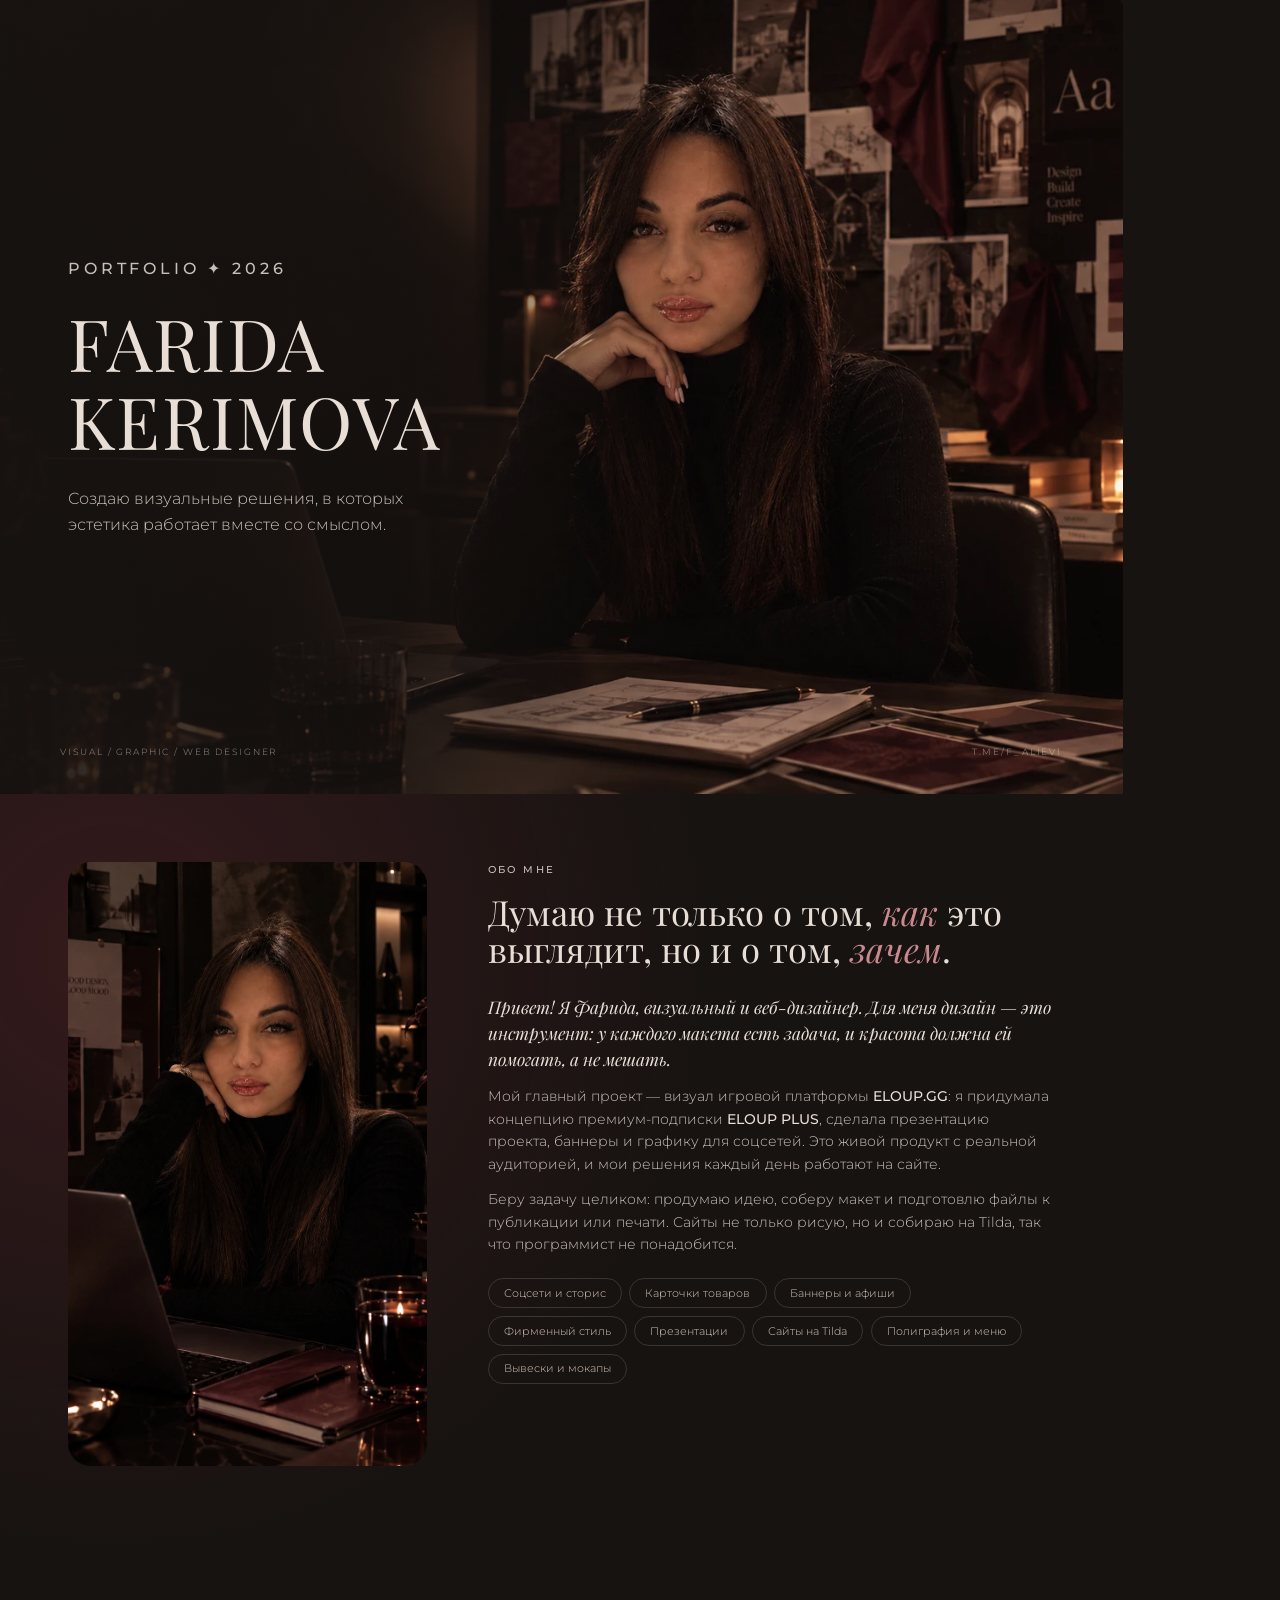
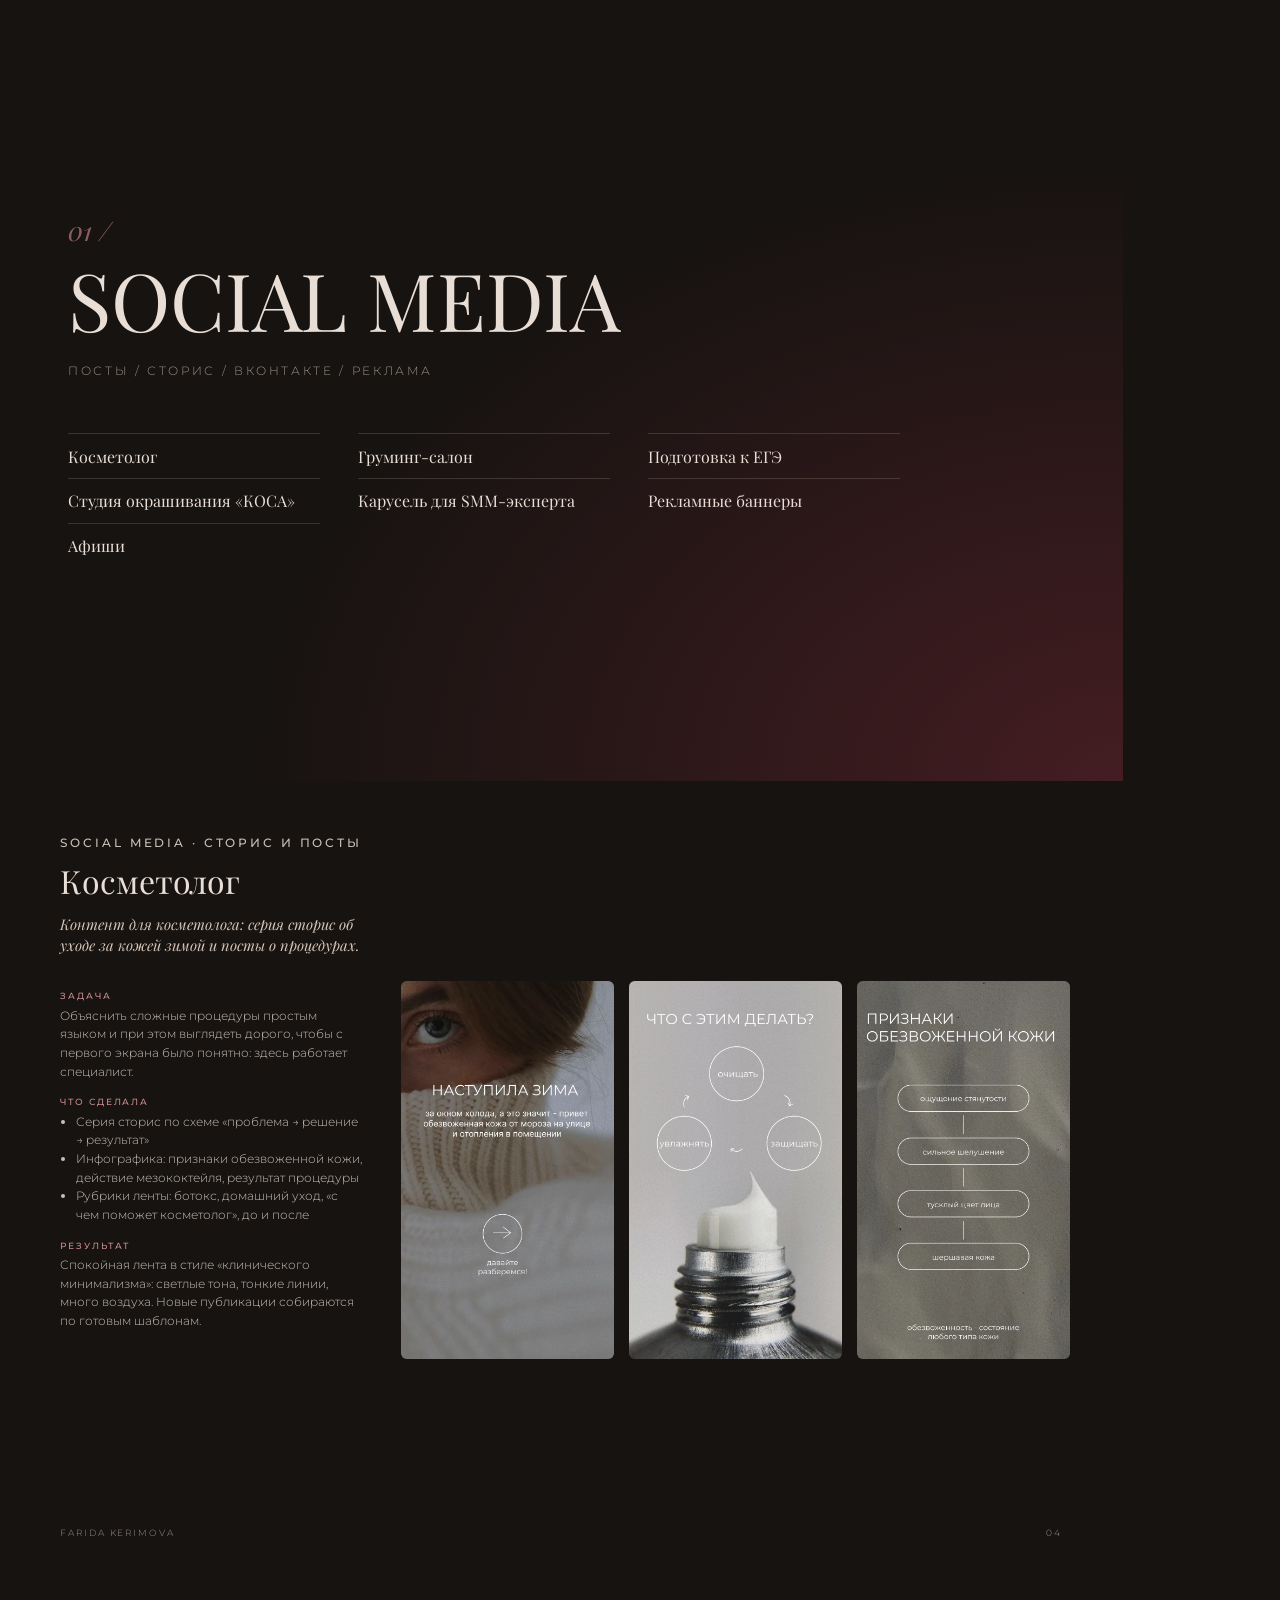
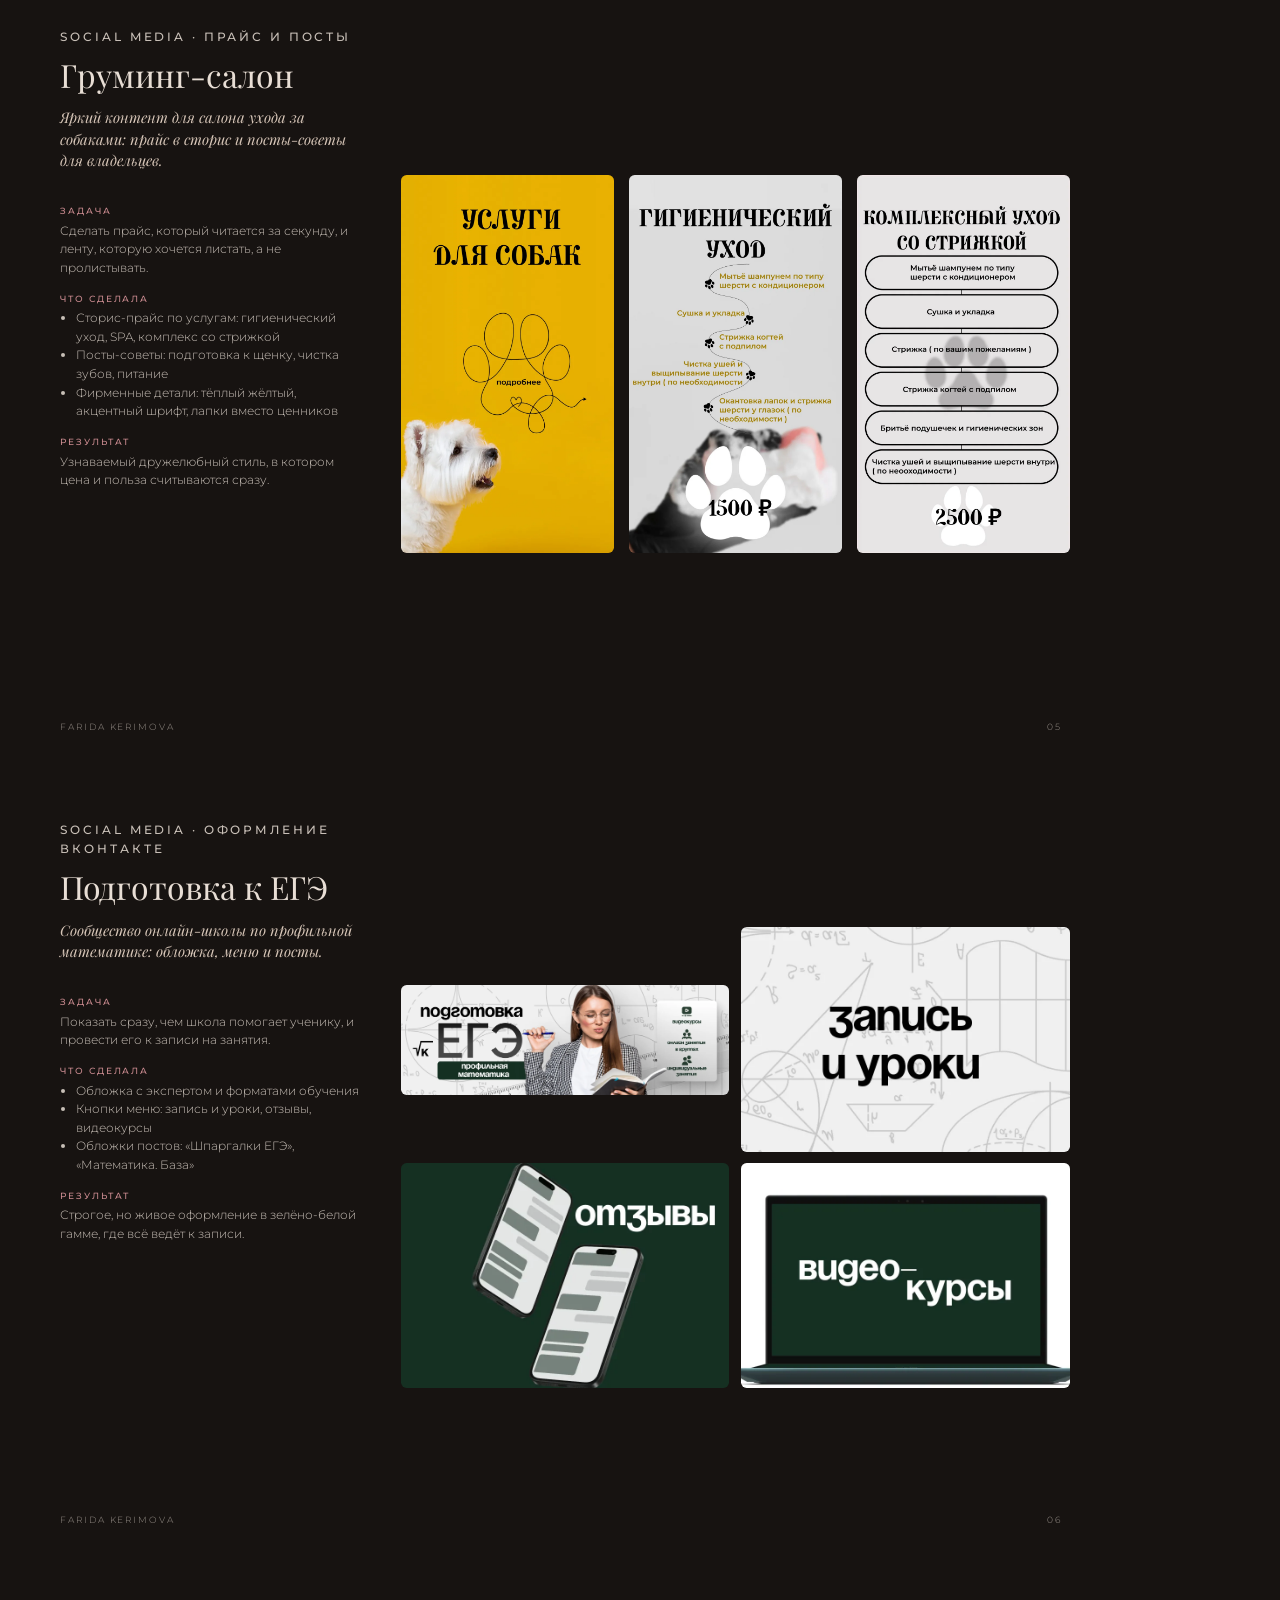
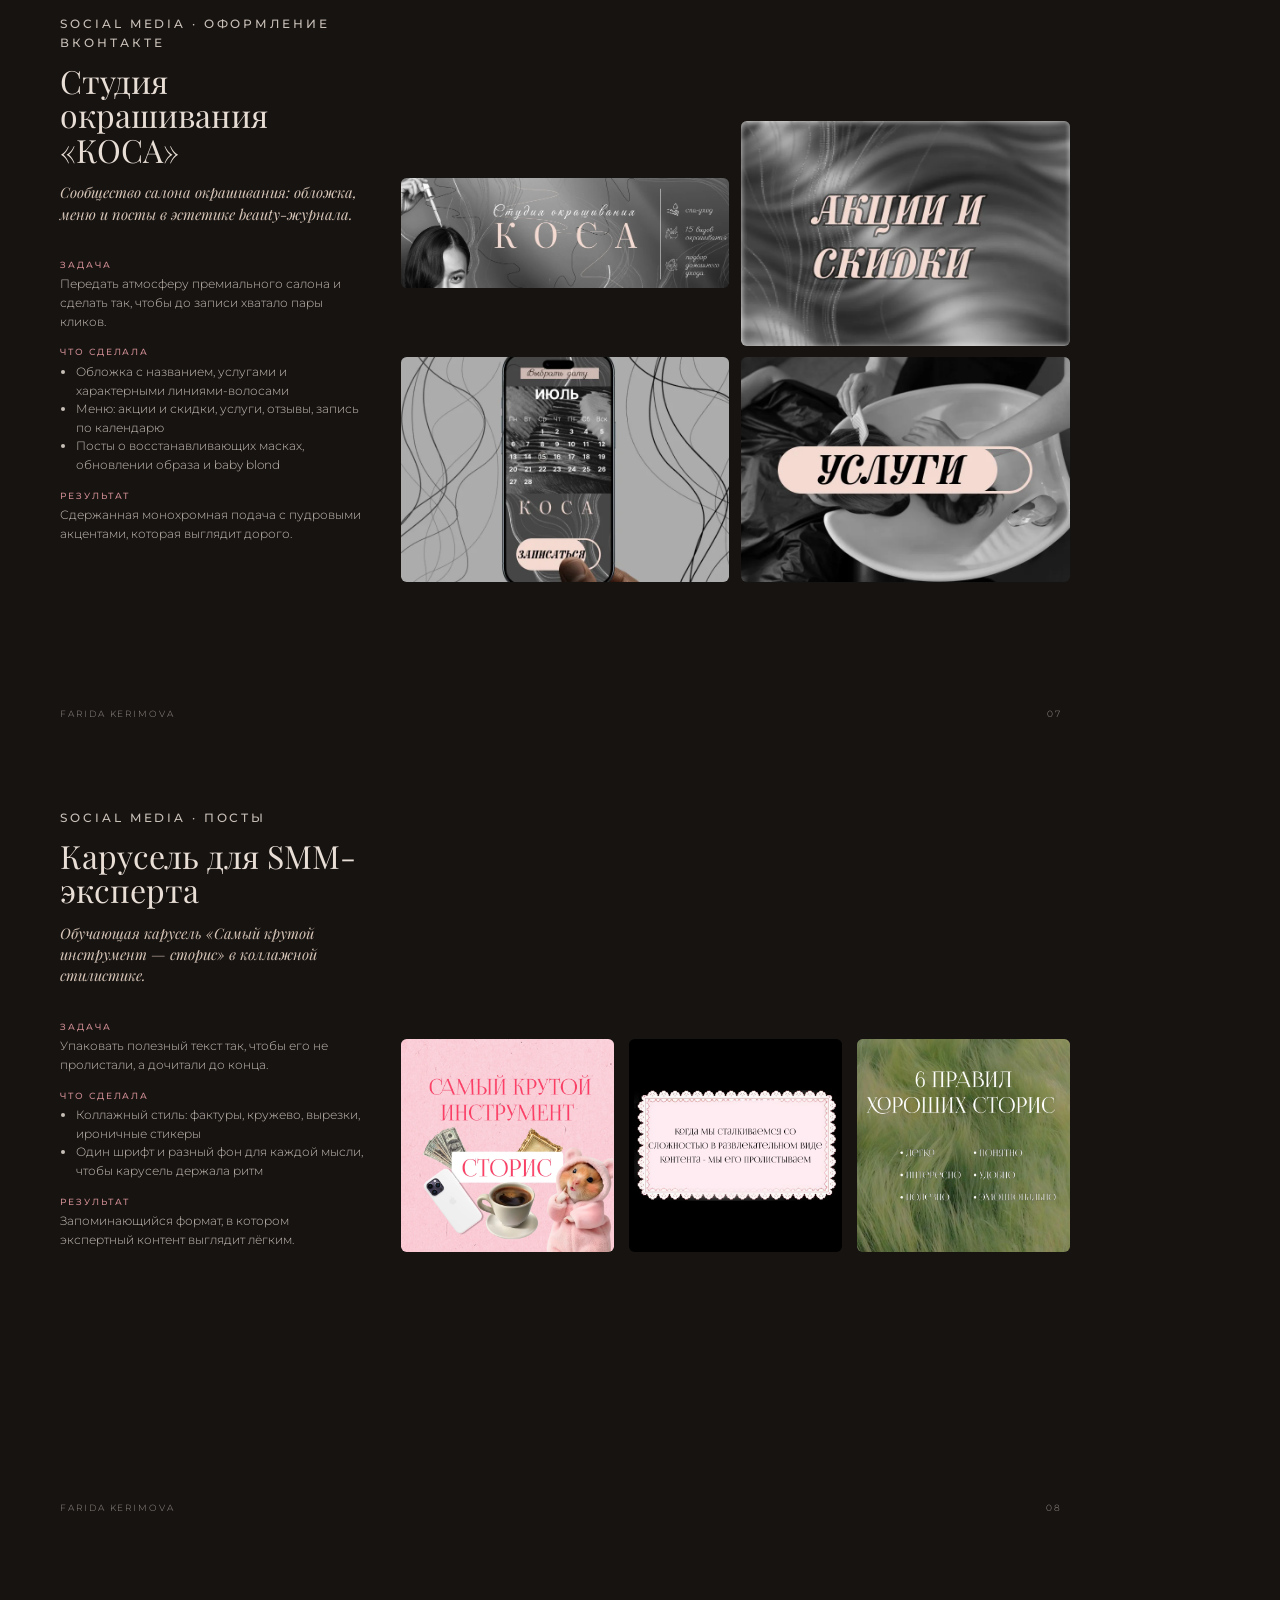
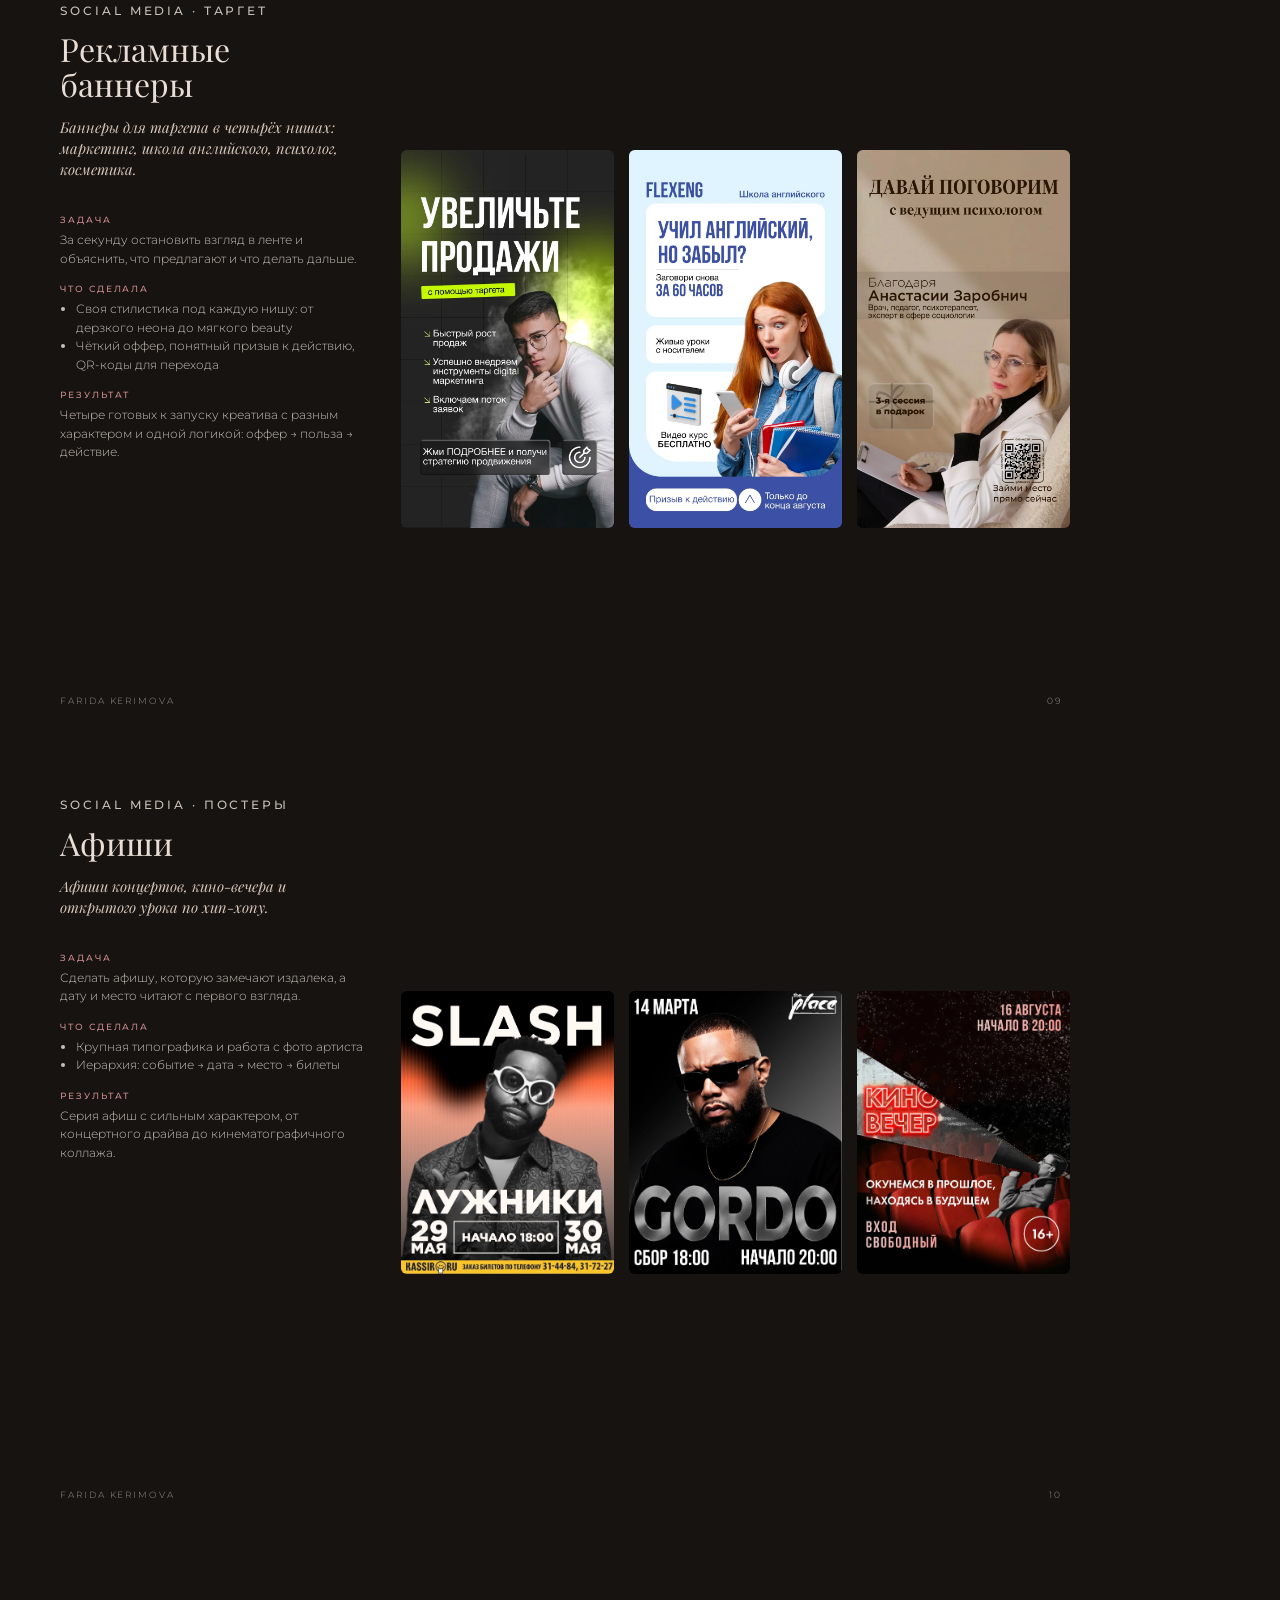
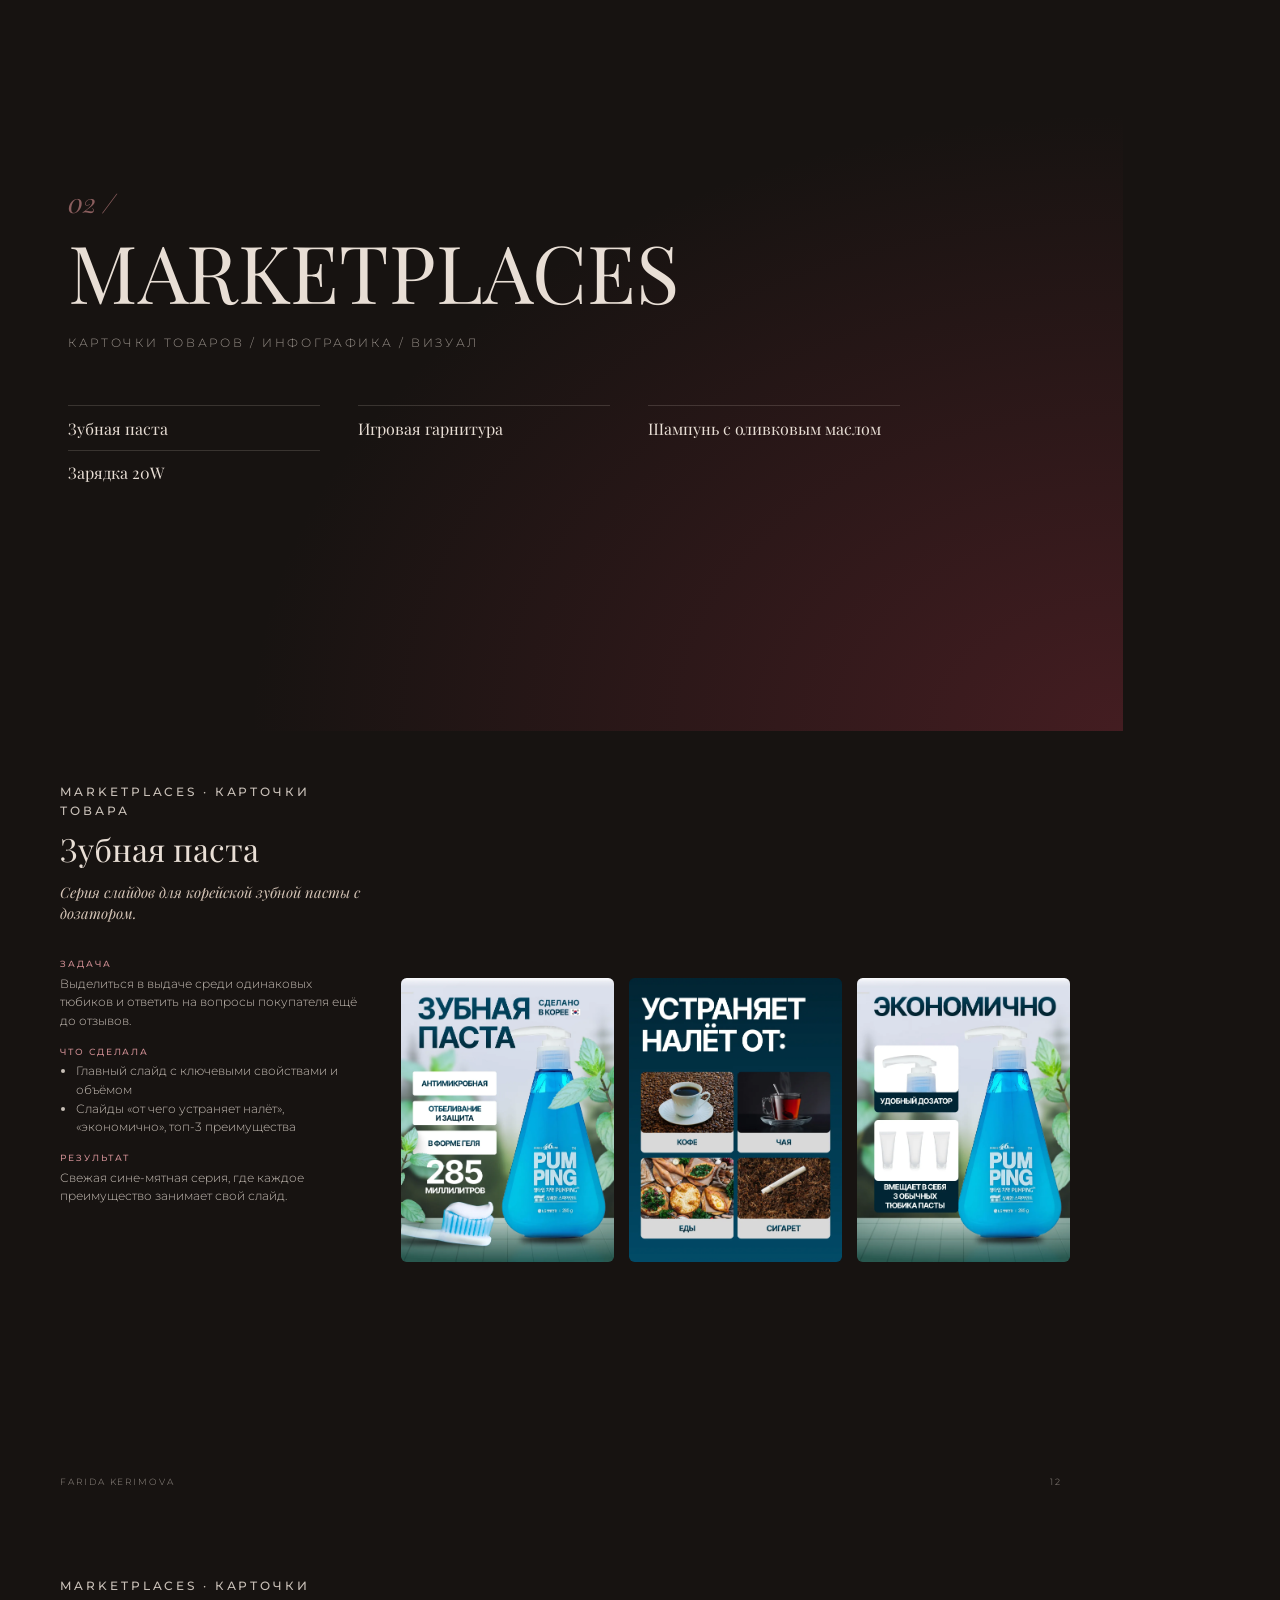
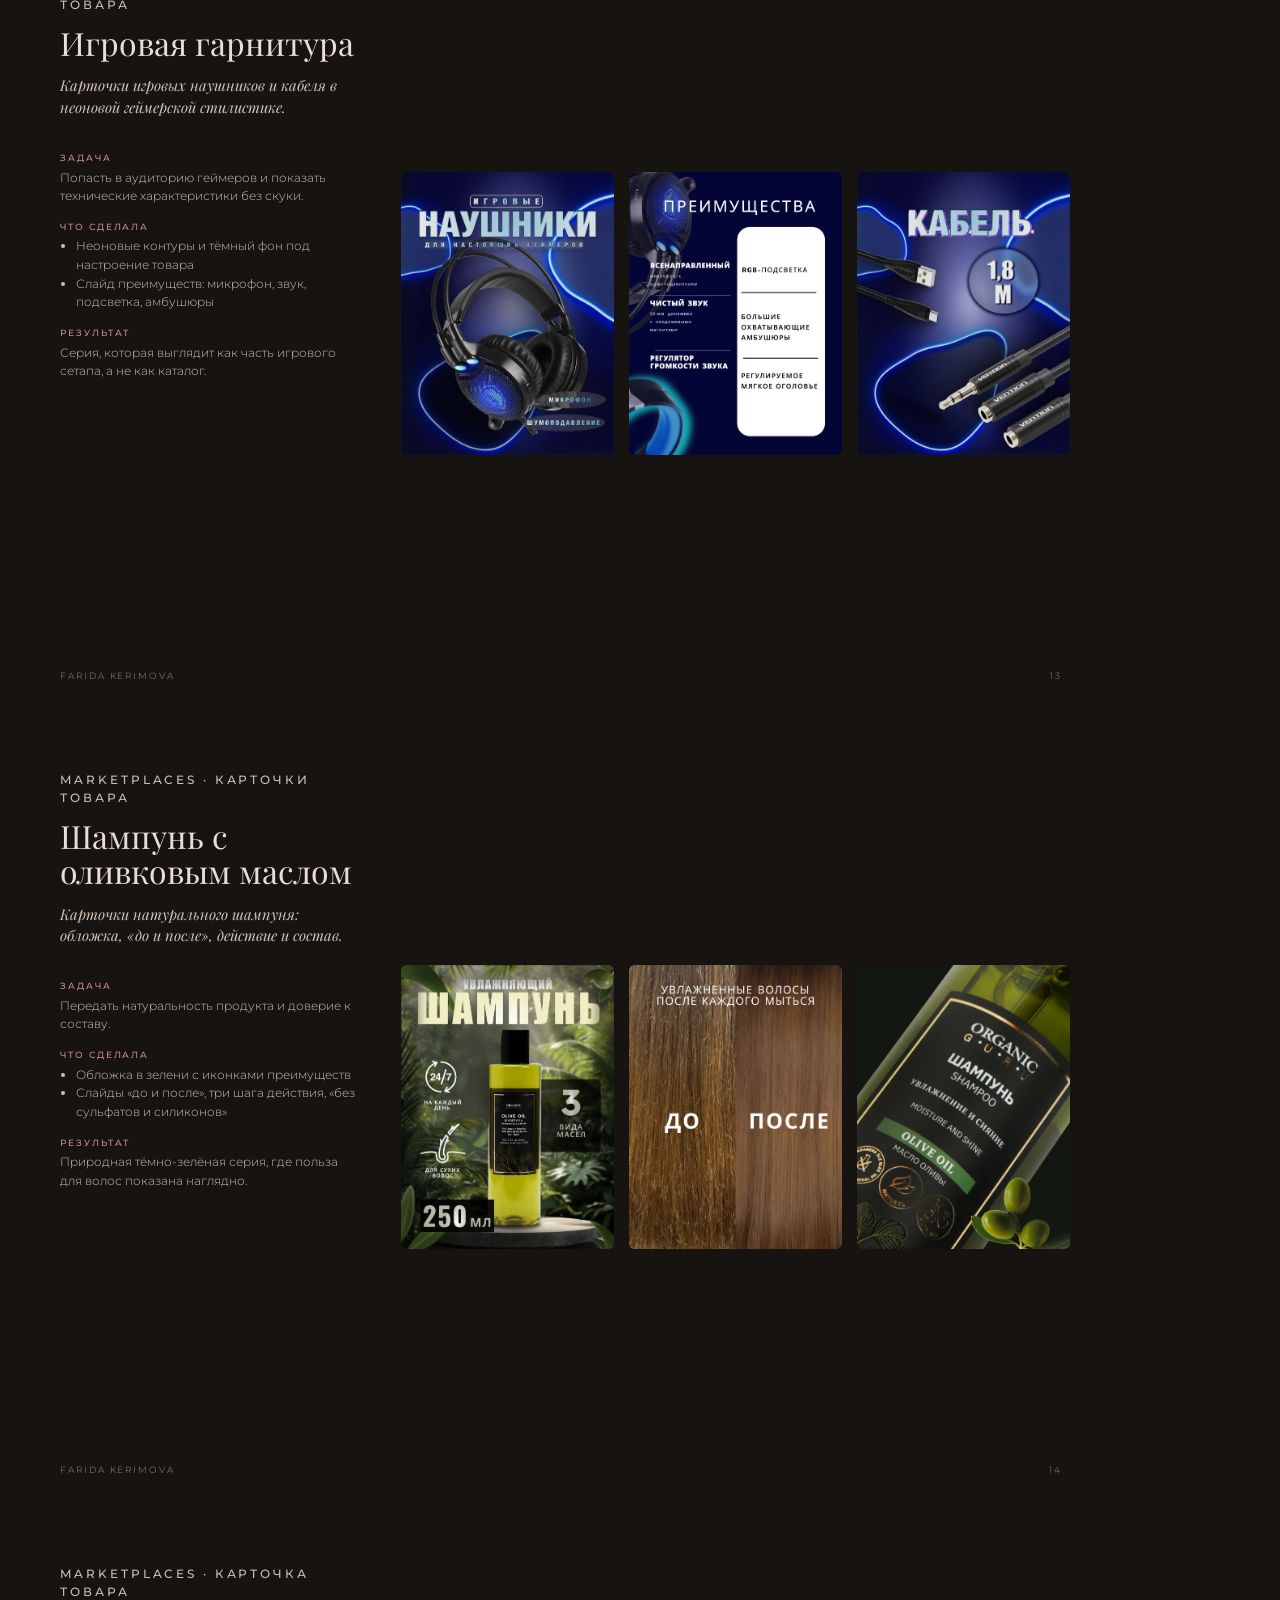
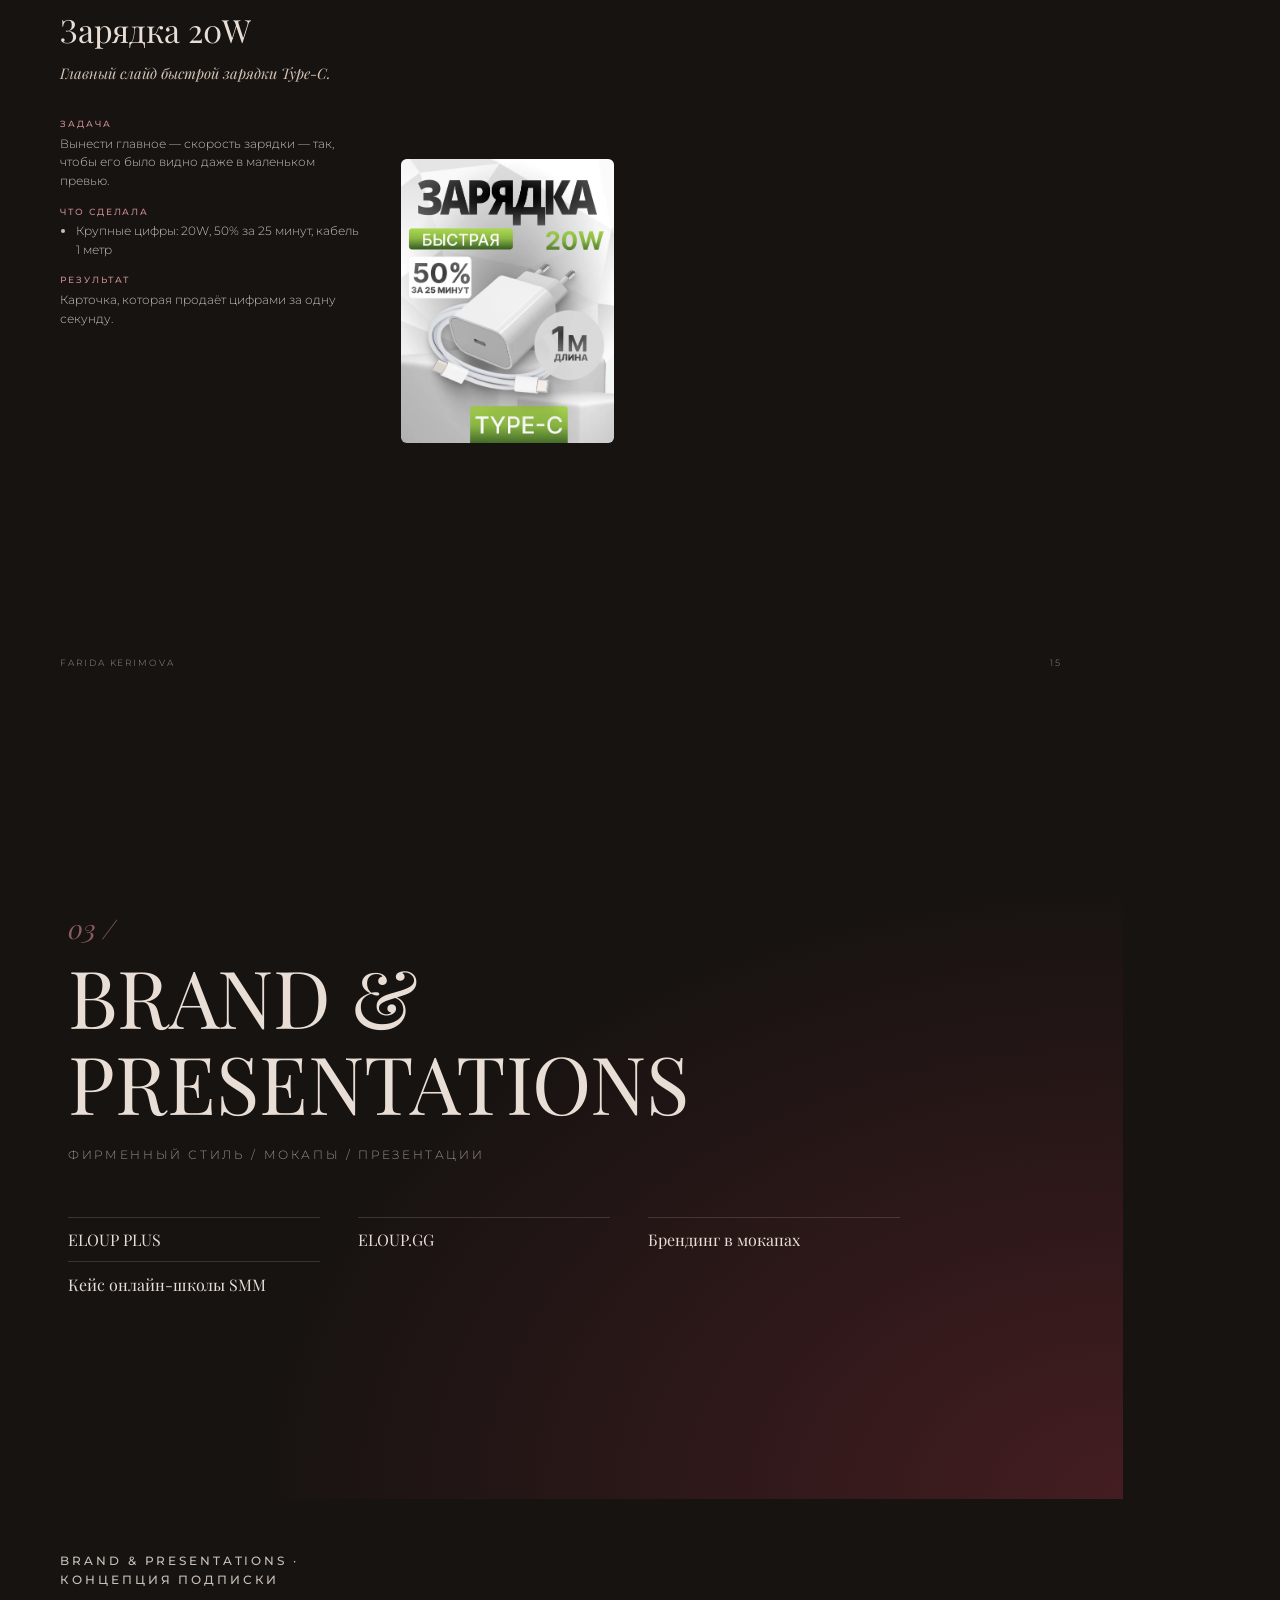
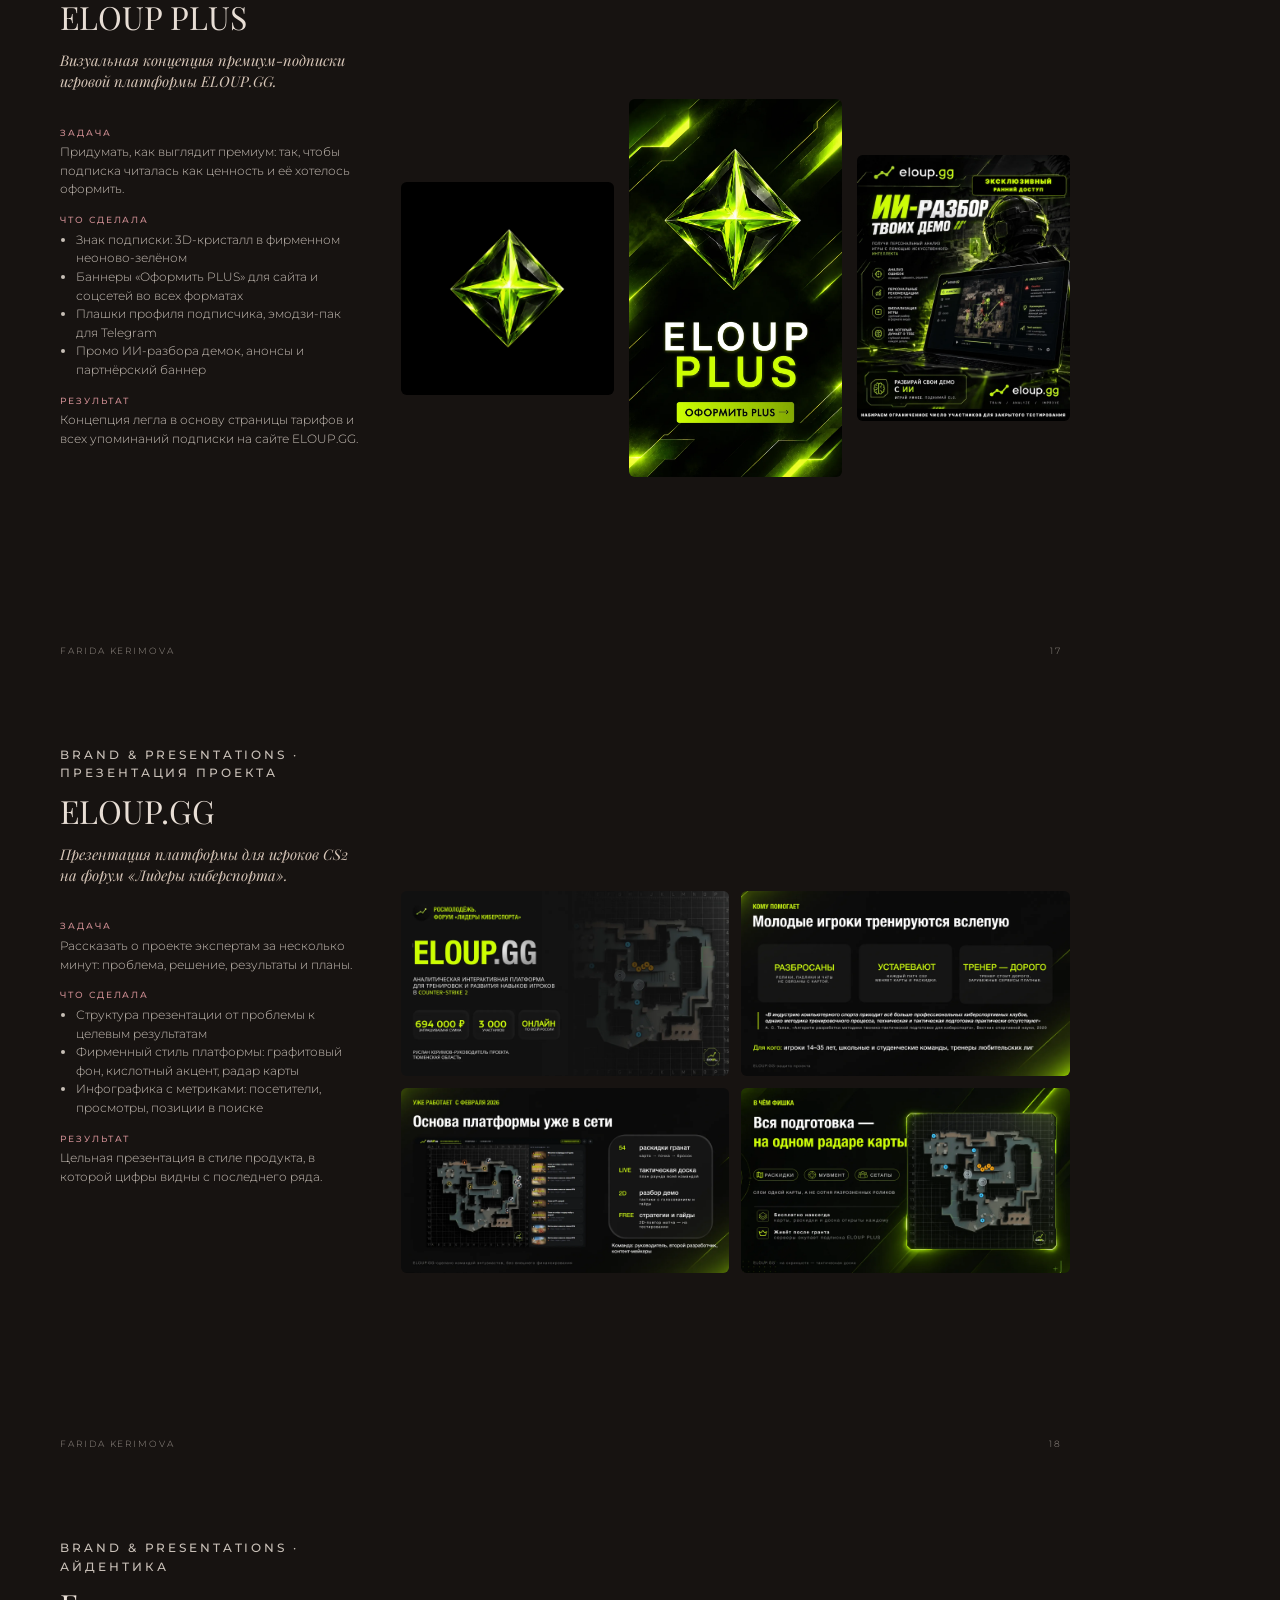
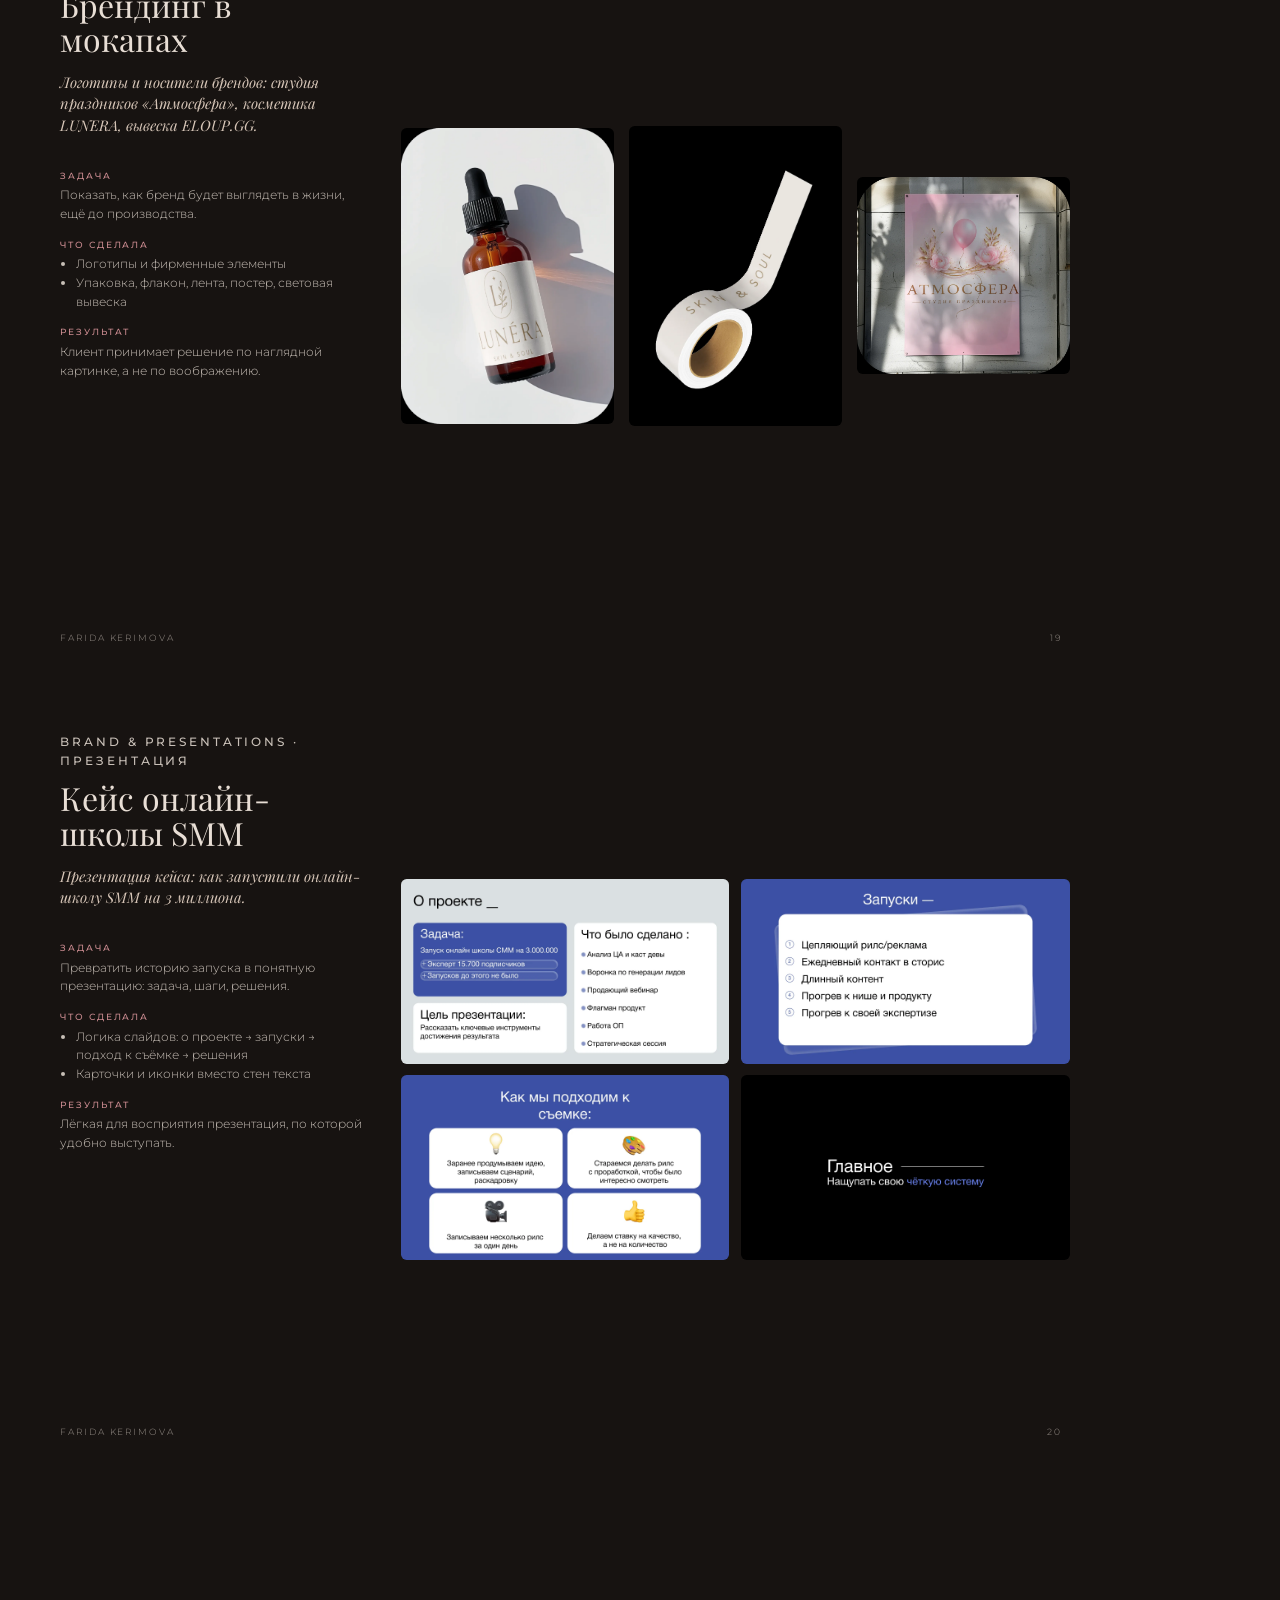
==== pdf.html @ ffc52b28 "Портфолио Фариды Керимовой: сайт и PDF" ====
﻿<!doctype html>
<html lang="ru">
<head>
  <meta charset="utf-8">
  <title>Фарида Керимова — портфолио</title>
  <!-- Исходник portfolio.pdf: те же кейсы из cases.js, вёрстка под альбомный A4. -->
  <link href="https://fonts.googleapis.com/css2?family=Playfair+Display:ital,wght@0,400;0,500;1,400&family=Montserrat:wght@300;400;500&family=Great+Vibes&display=swap&subset=cyrillic" rel="stylesheet">
  <style>
    @page { size: 297mm 210mm; margin: 0; }
    :root { --bg: #171311; --bg-2: #1e1714; --wine: #7a2935; --rose: #8b5e5e; --pink: #c98a8f; --cream: #e8ded5; --sand: #d7c6b8; --muted: rgba(232, 222, 213, .62); --line: rgba(232, 222, 213, .16); }
    * { box-sizing: border-box; margin: 0; padding: 0; }
    body { background: var(--bg); color: var(--cream); font: 300 10.5pt/1.6 'Montserrat', sans-serif; -webkit-print-color-adjust: exact; print-color-adjust: exact; }
    h1, h2 { font-family: 'Playfair Display', serif; font-weight: 400; line-height: 1.08; }
    em { font-style: italic; color: var(--pink); }
    .page { position: relative; width: 297mm; height: 210mm; overflow: hidden; page-break-after: always; break-after: page; background: var(--bg); }
    .label { font-size: 7.5pt; letter-spacing: .24em; text-transform: uppercase; color: var(--rose); font-weight: 500; }
    .foot { position: absolute; left: 16mm; right: 16mm; bottom: 9mm; display: flex; justify-content: space-between; font-size: 7pt; letter-spacing: .2em; text-transform: uppercase; color: var(--muted); }

    /* Обложка */
    .cover img { position: absolute; inset: 0; width: 100%; height: 100%; object-fit: cover; object-position: 70% 30%; }
    .cover::after { content: ''; position: absolute; inset: 0; background: linear-gradient(90deg, rgba(23, 19, 17, .94) 0%, rgba(23, 19, 17, .7) 35%, rgba(23, 19, 17, .05) 62%, transparent); }
    .cover__text { position: absolute; z-index: 1; left: 18mm; top: 50%; transform: translateY(-50%); }
    .cover h1 { font-size: 54pt; text-transform: uppercase; letter-spacing: .02em; margin: 6mm 0 7mm; }
    .cover p { font-size: 12pt; max-width: 95mm; color: rgba(232, 222, 213, .85); }
    .cover .foot { z-index: 1; }

    /* Обо мне */
    .about { display: grid; grid-template-columns: 95mm 1fr; gap: 16mm; padding: 18mm 18mm 20mm; background: radial-gradient(circle at 10% 20%, rgba(122, 41, 53, .3), transparent 50%), var(--bg); }
    .about img { width: 100%; height: 160mm; object-fit: cover; border-radius: 6mm; }
    .about h2 { font-size: 26pt; margin: 4mm 0 7mm; }
    .about p { margin-bottom: 3.5mm; color: rgba(232, 222, 213, .85); }
    .about .first { font: italic 400 13pt/1.5 'Playfair Display', serif; color: var(--cream); }
    .about strong { font-weight: 500; color: var(--cream); }
    .chips { display: flex; flex-wrap: wrap; gap: 2mm; margin-top: 6mm; }
    .chips span { font-size: 8pt; padding: 1.5mm 4mm; border: 1px solid var(--line); border-radius: 10mm; color: var(--sand); }

    /* Раздел */
    .divider { display: flex; flex-direction: column; justify-content: center; padding: 0 18mm; background: radial-gradient(ellipse at 100% 100%, rgba(122, 41, 53, .45), transparent 55%), var(--bg); }
    .divider .num { font: italic 400 20pt 'Playfair Display', serif; color: var(--rose); }
    .divider h2 { font-size: 60pt; text-transform: uppercase; margin: 2mm 0 5mm; }
    .divider .tags { font-size: 9pt; letter-spacing: .22em; text-transform: uppercase; color: var(--muted); }
    .divider ol { list-style: none; margin-top: 14mm; display: grid; grid-template-columns: repeat(3, 1fr); gap: 3mm 10mm; max-width: 220mm; }
    .divider li { font: 400 12pt 'Playfair Display', serif; padding-top: 3mm; border-top: 1px solid var(--line); }

    /* Кейс */
    .case { display: grid; grid-template-columns: 80mm 1fr; gap: 10mm; padding: 14mm 14mm 18mm 16mm; }
    .case__text { display: flex; flex-direction: column; }
    .case h2 { font-size: 24pt; margin: 3mm 0 4mm; }
    .case .lead { font: italic 400 11pt/1.45 'Playfair Display', serif; color: var(--sand); margin-bottom: 5mm; }
    .case h4 { font: 500 7pt 'Montserrat', sans-serif; letter-spacing: .2em; text-transform: uppercase; color: var(--pink); margin: 4mm 0 1.5mm; }
    .case p, .case li { font-size: 9pt; line-height: 1.55; color: rgba(232, 222, 213, .85); }
    .case ul { padding-left: 4mm; }
    .shots { display: flex; gap: 3mm; height: 178mm; align-items: center; justify-content: center; }
    .shots img { min-width: 0; max-height: 100%; max-width: 100%; object-fit: contain; border-radius: 1.5mm; }
    .shots.v { display: grid; grid-template-columns: repeat(3, 1fr); gap: 4mm; align-items: center; }
    .shots.v img { width: 100%; max-height: 178mm; }
    .shots.w { display: grid; grid-template-columns: 1fr 1fr; align-content: center; }
    .shots.w img { width: 100%; }
    .shots.t img { height: 100%; width: auto; }
    .shots.t img:first-child { height: 100%; width: 70mm; object-fit: cover; object-position: top; }

    /* Контакты */
    .contacts { display: flex; flex-direction: column; justify-content: center; align-items: center; text-align: center; background: radial-gradient(ellipse at 0% 100%, rgba(122, 41, 53, .55), transparent 55%), radial-gradient(ellipse at 100% 0%, rgba(122, 41, 53, .35), transparent 50%), var(--bg-2); }
    .contacts .script { font: 400 44pt/1 'Great Vibes', cursive; color: var(--sand); transform: rotate(-6deg); margin-bottom: 14mm; }
    .contacts p { color: rgba(232, 222, 213, .85); margin-bottom: 9mm; font-size: 11pt; }
    .contacts a { display: block; color: var(--cream); text-decoration: none; font: 400 17pt 'Playfair Display', serif; margin: 1.5mm 0; }
  </style>
</head>
<body>
  <section class="page cover">
    <img src="images/photo-wide.webp" alt="">
    <div class="cover__text">
      <p class="label">Portfolio ✦ 2026</p>
      <h1>Farida<br>Kerimova</h1>
      <p>Создаю визуальные решения, в&nbsp;которых эстетика работает вместе со&nbsp;смыслом.</p>
    </div>
    <div class="foot"><span>Visual / Graphic / Web designer</span><span>t.me/f_aliev1</span></div>
  </section>

  <section class="page about">
    <img src="images/photo-portrait.webp" alt="">
    <div>
      <p class="label">Обо мне</p>
      <h2>Думаю не только о&nbsp;том, <em>как</em> это выглядит, но&nbsp;и&nbsp;о&nbsp;том, <em>зачем</em>.</h2>
      <p class="first">Привет! Я Фарида, визуальный и веб-дизайнер. Для меня дизайн — это инструмент: у каждого макета есть задача, и красота должна ей помогать, а не мешать.</p>
      <p>Мой главный проект — визуал игровой платформы <strong>ELOUP.GG</strong>: я придумала концепцию премиум-подписки <strong>ELOUP PLUS</strong>, сделала презентацию проекта, баннеры и графику для соцсетей. Это живой продукт с реальной аудиторией, и мои решения каждый день работают на сайте.</p>
      <p>Беру задачу целиком: продумаю идею, соберу макет и подготовлю файлы к публикации или печати. Сайты не только рисую, но и собираю на Tilda, так что программист не понадобится.</p>
      <div class="chips"><span>Соцсети и сторис</span><span>Карточки товаров</span><span>Баннеры и афиши</span><span>Фирменный стиль</span><span>Презентации</span><span>Сайты на Tilda</span><span>Полиграфия и меню</span><span>Вывески и мокапы</span></div>
    </div>
  </section>

  <div id="cases"></div>

  <section class="page contacts">
    <p class="script">Больше чем просто дизайн</p>
    <p>Спасибо, что посмотрели моё портфолио. Буду рада обсудить ваш проект.</p>
    <a href="https://t.me/f_aliev1">Telegram — @f_aliev1</a>
    <a href="mailto:faridagasymova5@gmail.com">faridagasymova5@gmail.com</a>
  </section>

  <script src="cases.js"></script>
  <script>
    const esc = (s) => String(s).replace(/[&<>"]/g, (c) => ({ '&': '&amp;', '<': '&lt;', '>': '&gt;', '"': '&quot;' })[c]);
    const pad = (n) => String(n).padStart(2, '0');
    let page = 2;
    document.getElementById('cases').innerHTML = GROUPS.map((g, gi) => {
      page++;
      const divider = `
        <section class="page divider">
          <p class="num">${pad(gi + 1)} /</p>
          <h2>${esc(g.title)}</h2>
          <p class="tags">${g.tags.map(esc).join(' / ')}</p>
          <ol>${g.cases.map((c) => `<li>${esc(c.title)}</li>`).join('')}</ol>
        </section>`;
      return divider + g.cases.map((c) => {
        page++;
        // сколько макетов влезает на лист: вертикальные — 3 в ряд, горизонтальные — 4 сеткой, лендинги — 3
        const kind = c.wide ? 'w' : c.tall ? 't' : 'v';
        const picks = c.pdf || Array.from({ length: Math.min(c.shots, c.wide ? 4 : 3) }, (_, i) => i + 1);
        const shots = picks.map((i) => `<img src="images/${c.id}/${pad(i)}.webp" alt="">`).join('');
        return `
        <section class="page case">
          <div class="case__text">
            <p class="label">${esc(g.title)} · ${esc(c.kind)}</p>
            <h2>${esc(c.title)}</h2>
            <p class="lead">${esc(c.lead)}</p>
            <h4>Задача</h4><p>${esc(c.task)}</p>
            <h4>Что сделала</h4><ul>${c.work.map((w) => `<li>${esc(w)}</li>`).join('')}</ul>
            <h4>Результат</h4><p>${esc(c.result)}</p>
          </div>
          <div class="shots ${kind}">${shots}</div>
          <div class="foot"><span>Farida Kerimova</span><span>${pad(page)}</span></div>
        </section>`;
      }).join('');
    }).join('');
  </script>
</body>
</html>
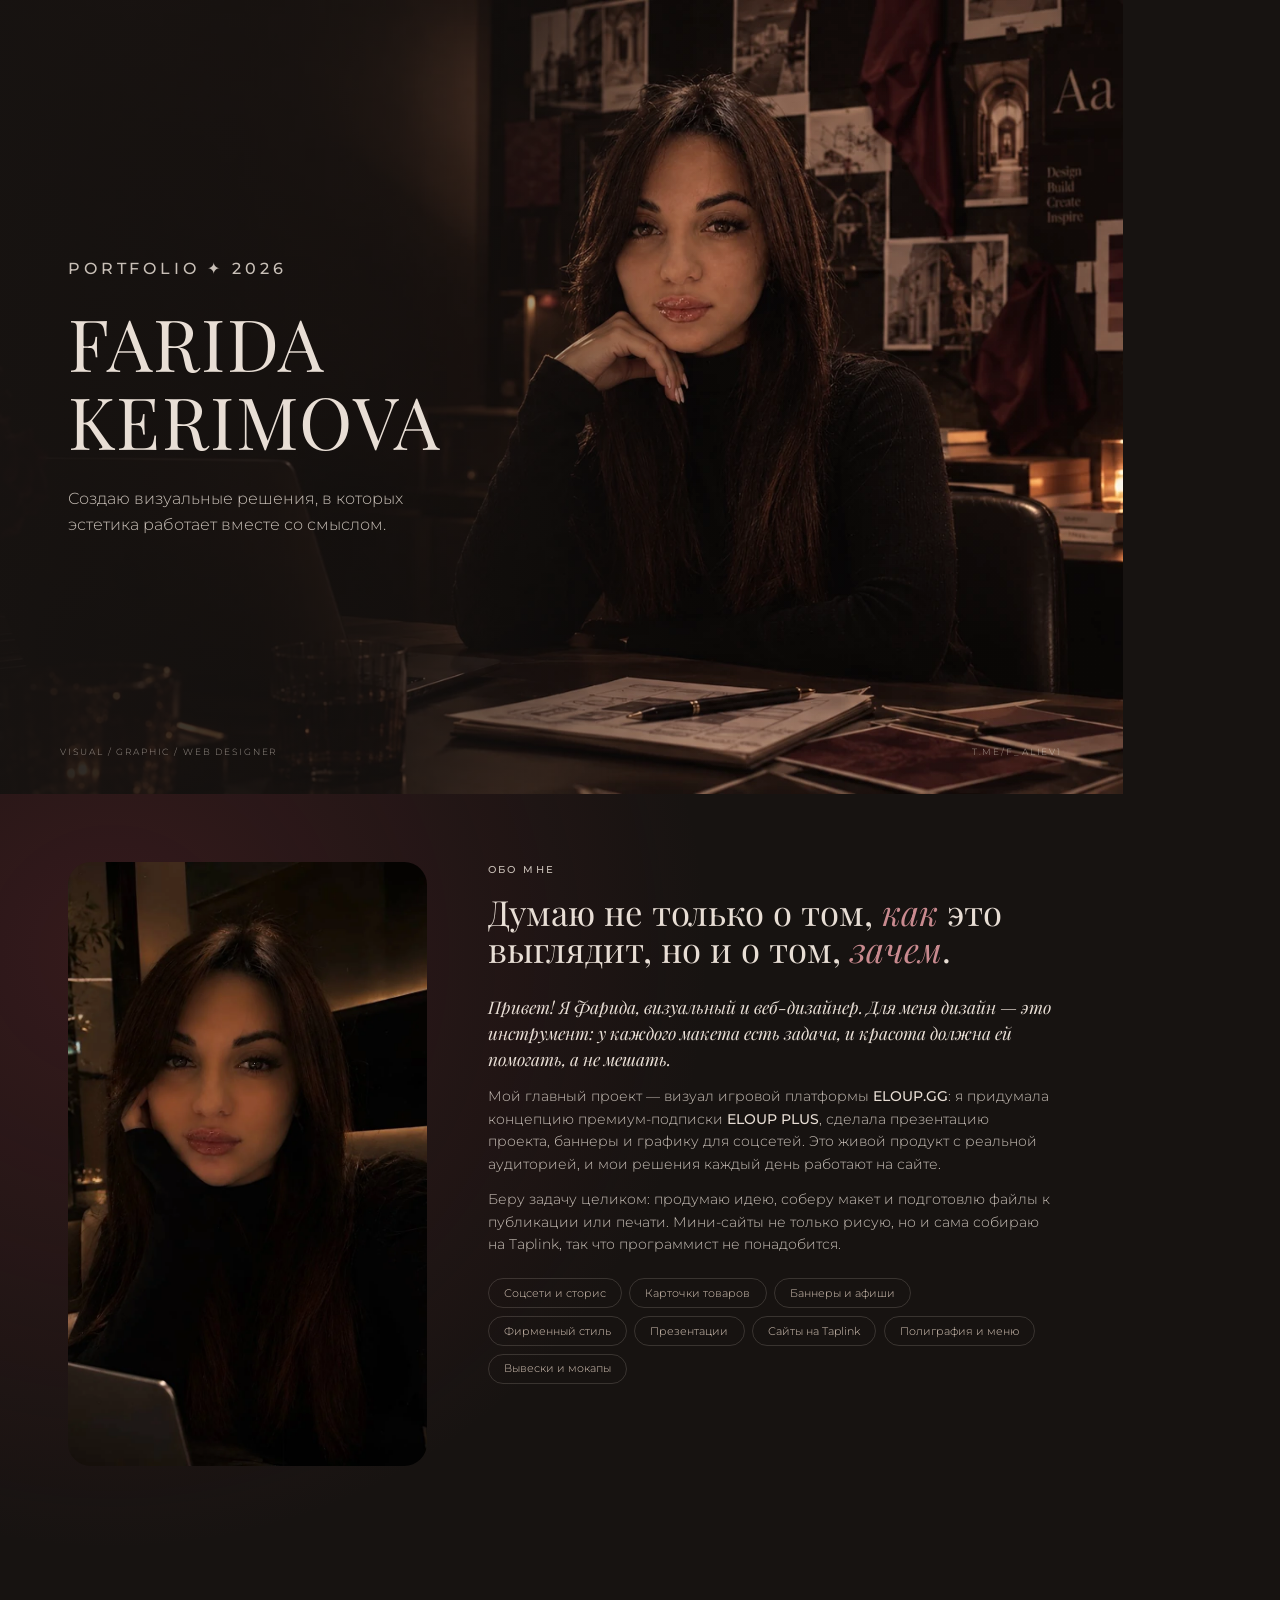
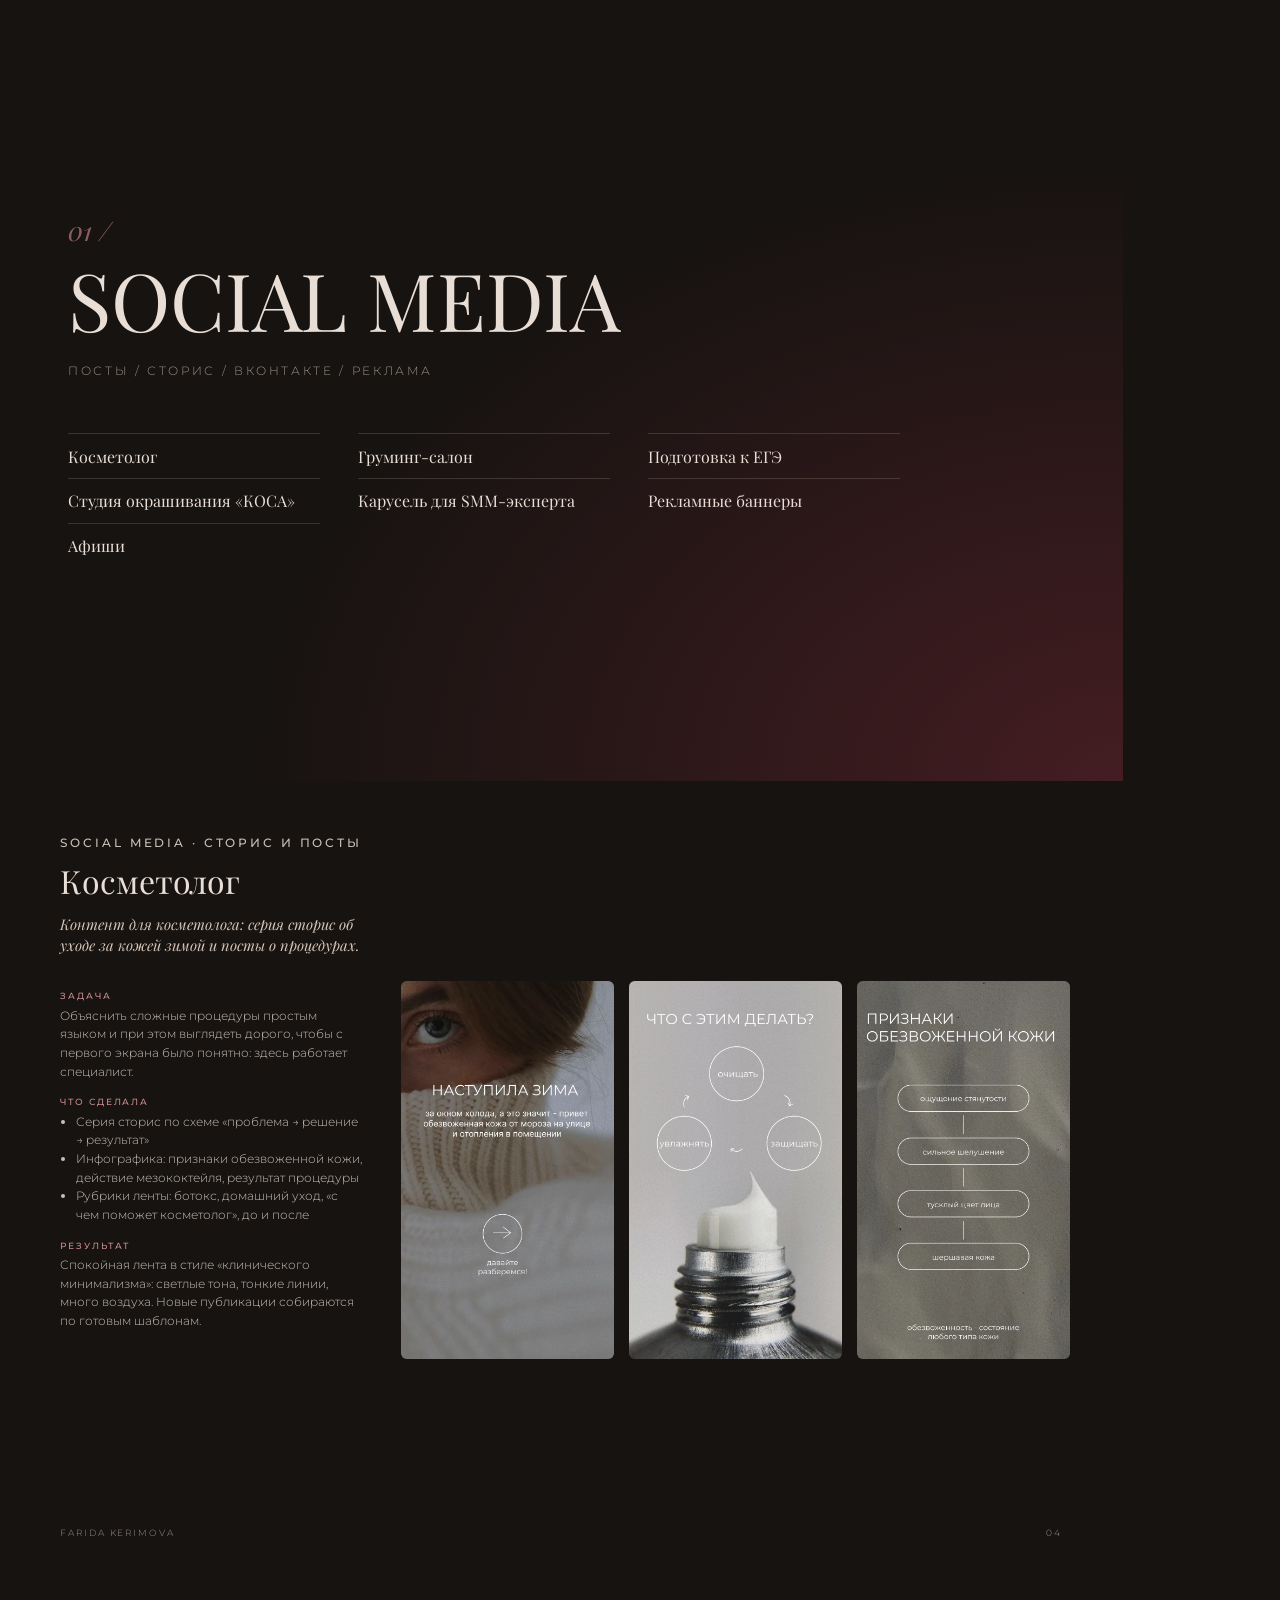
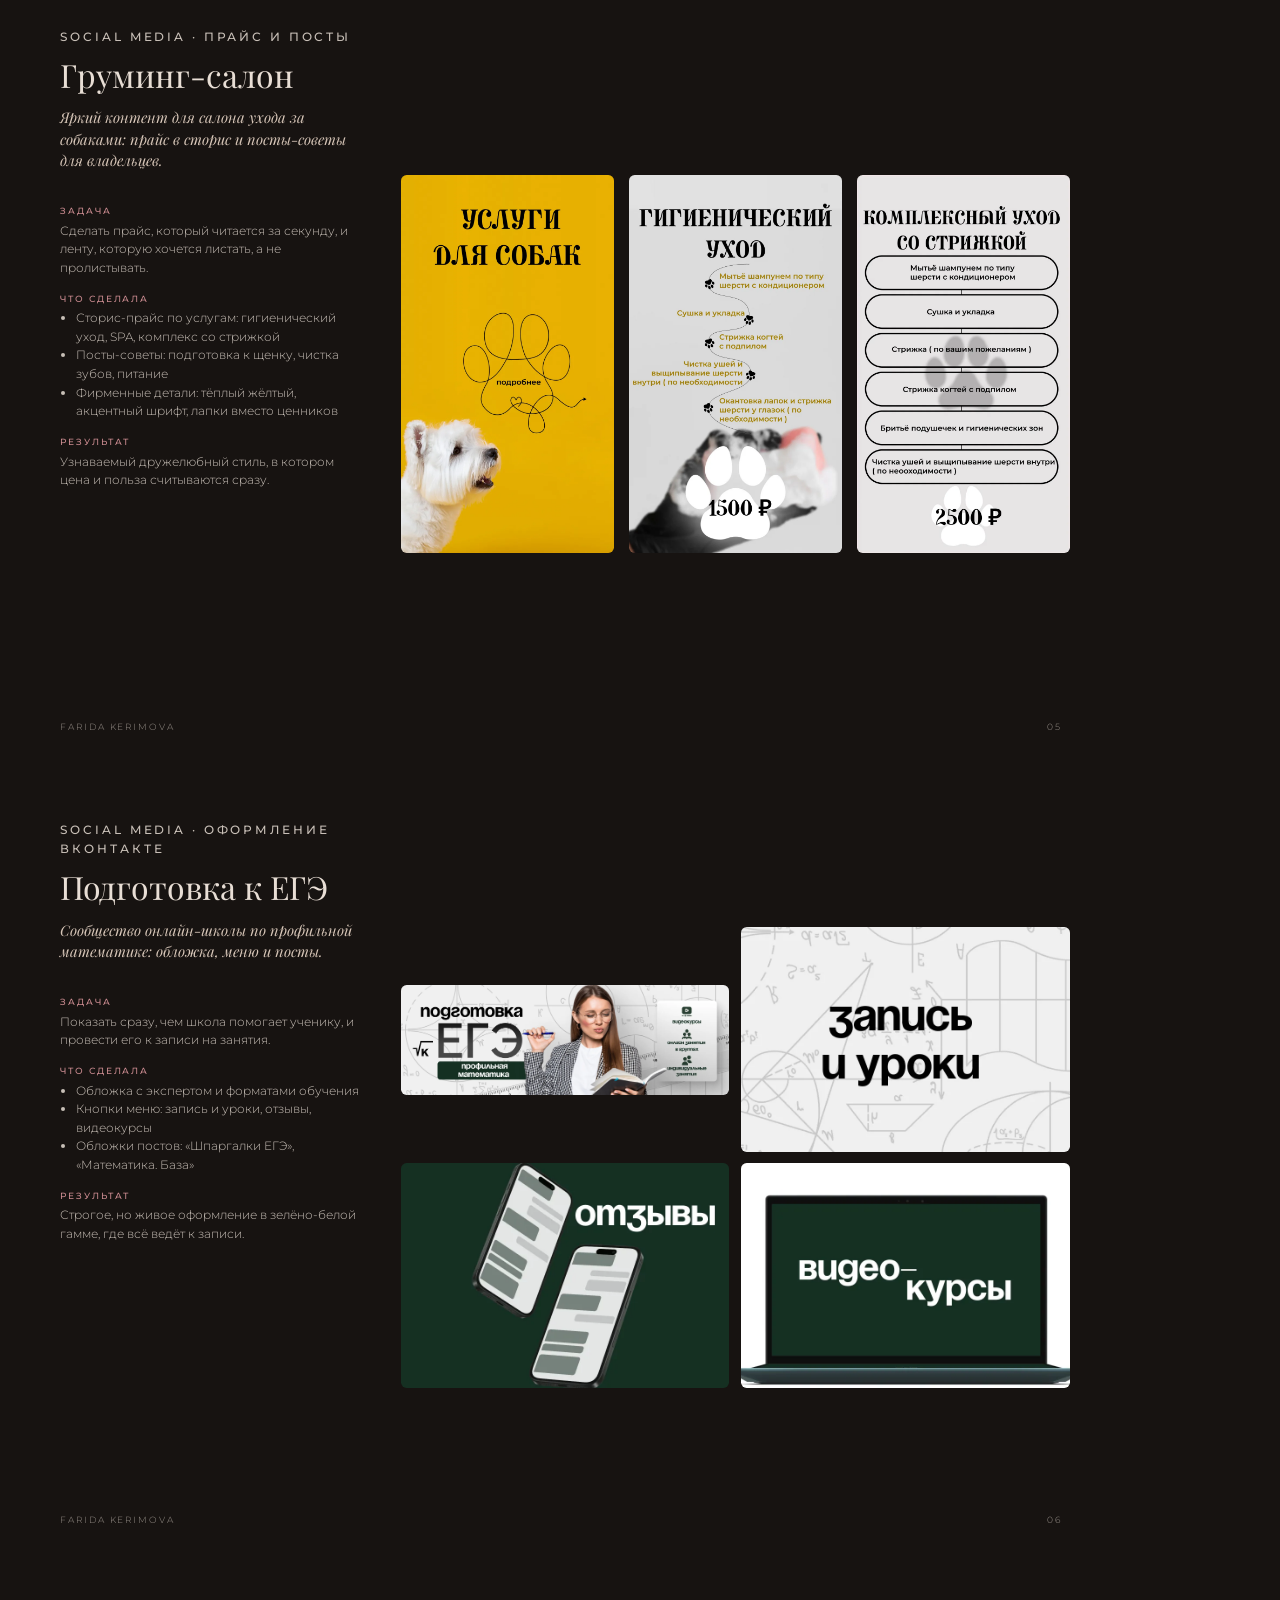
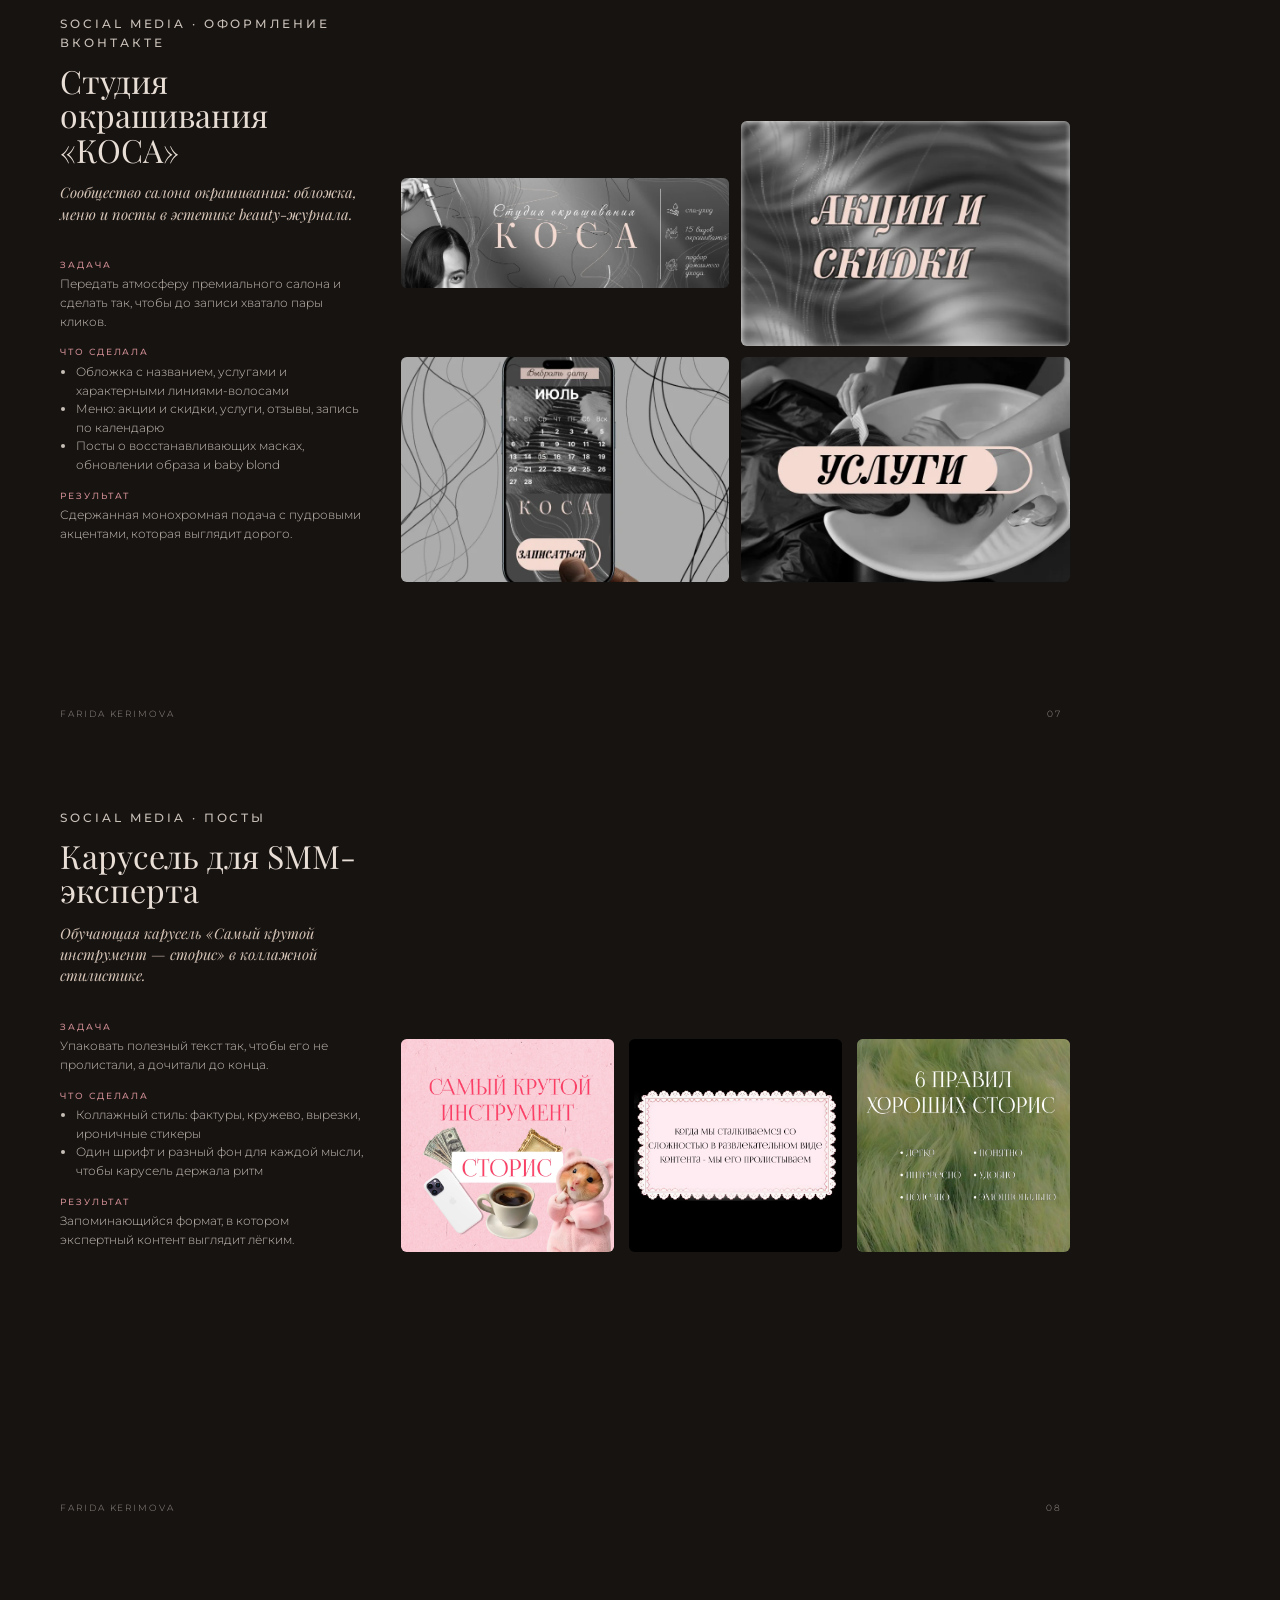
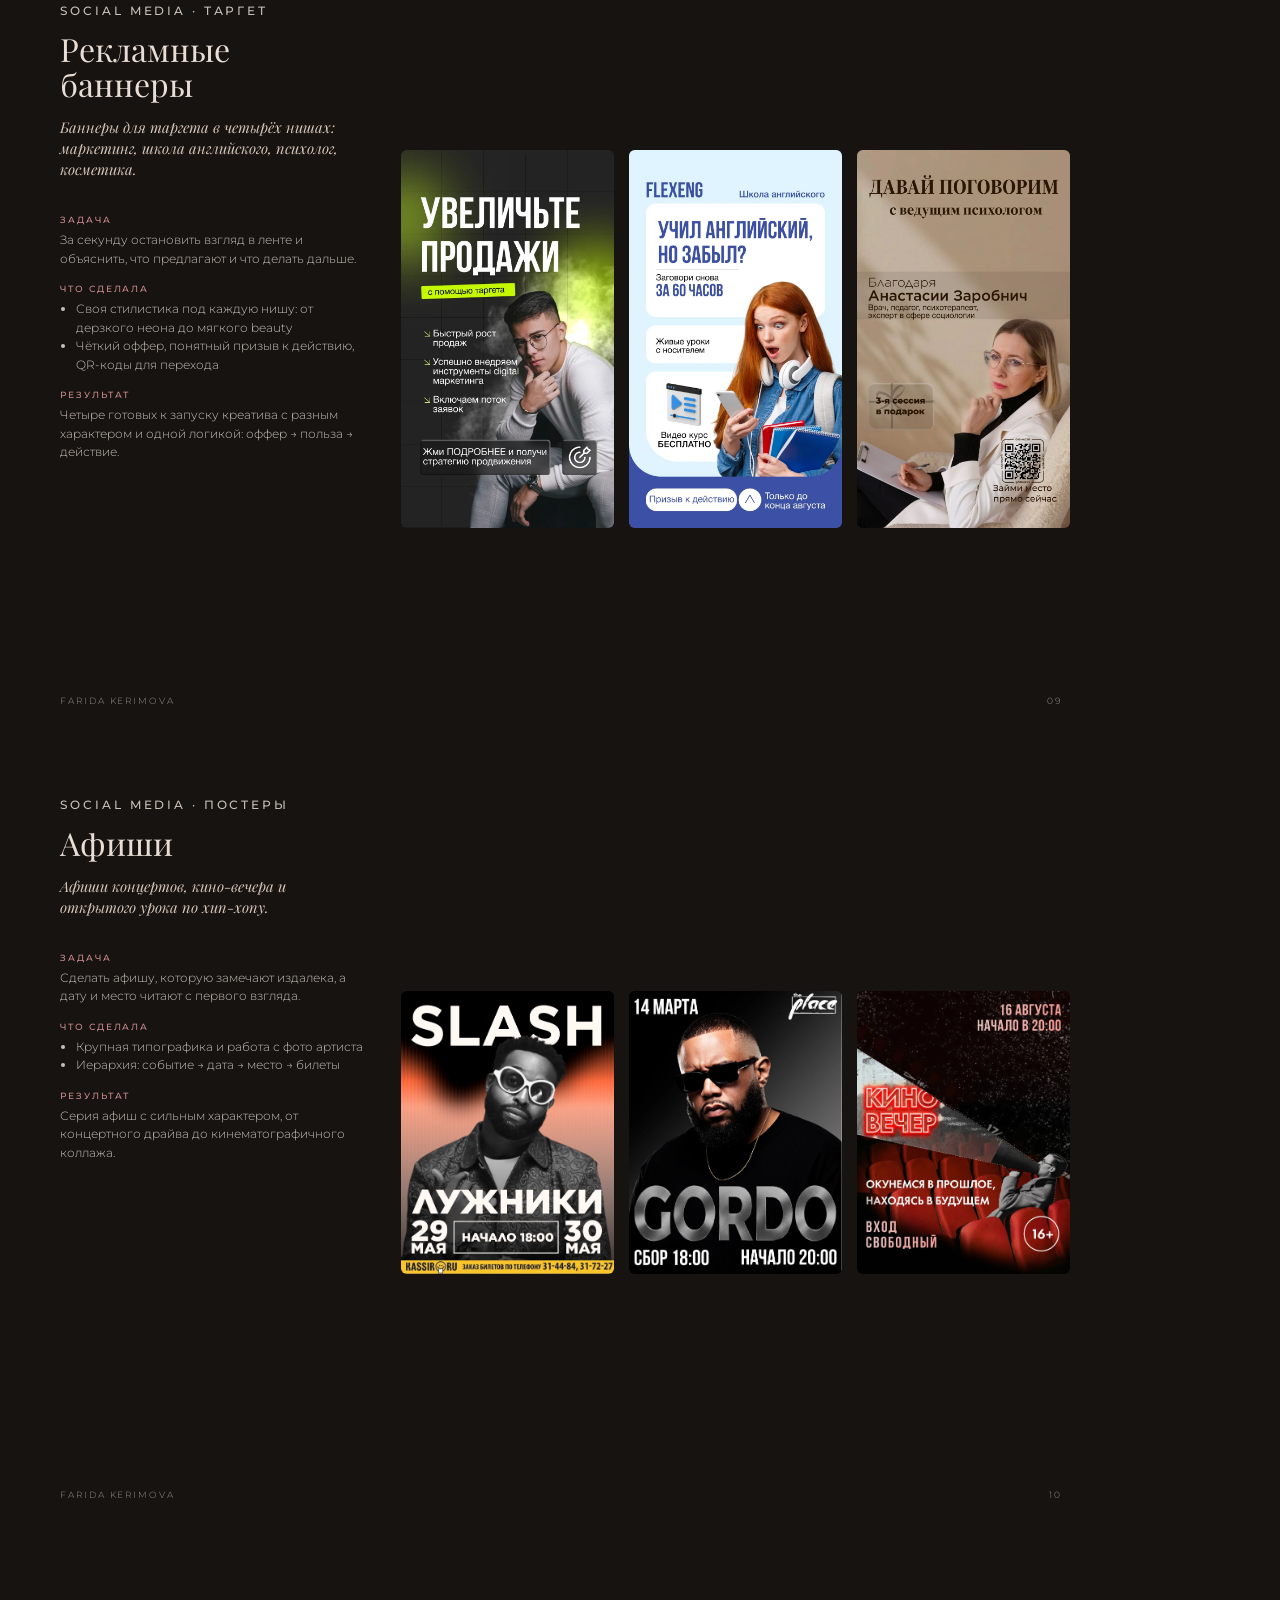
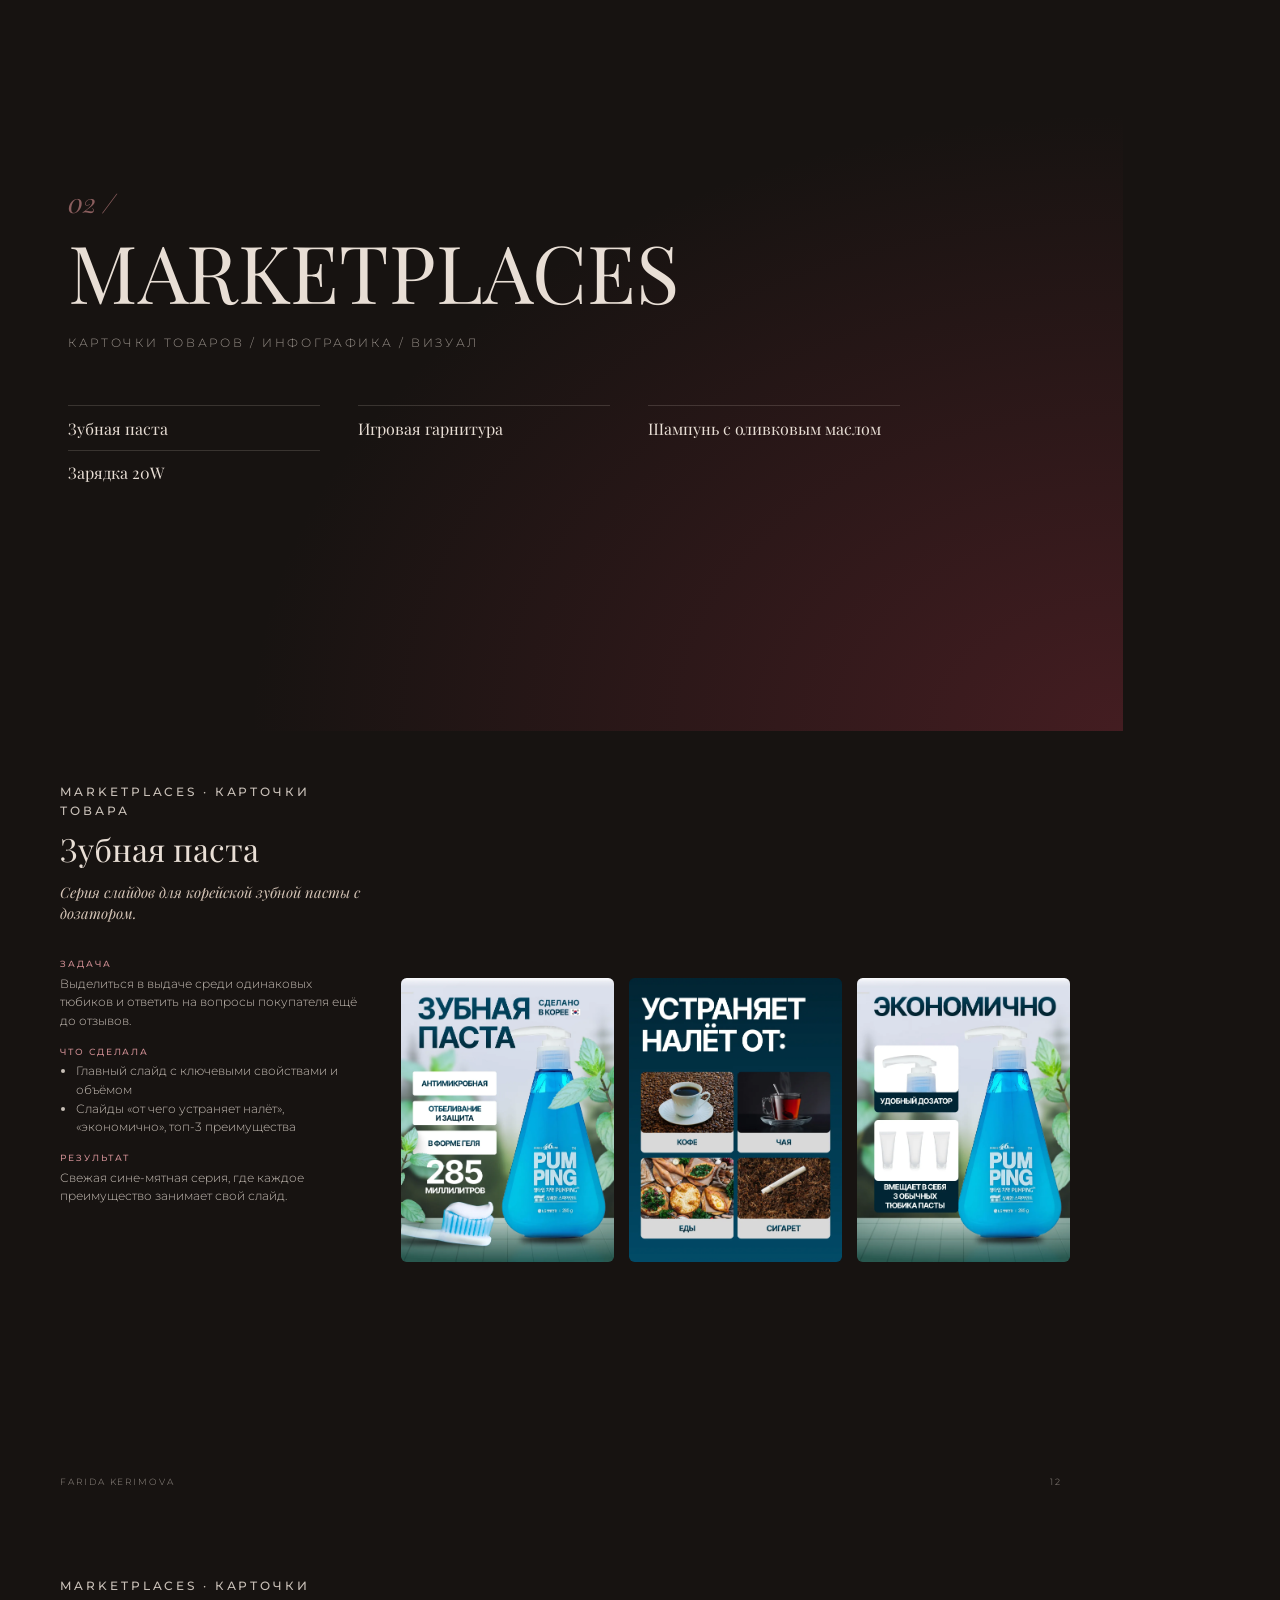
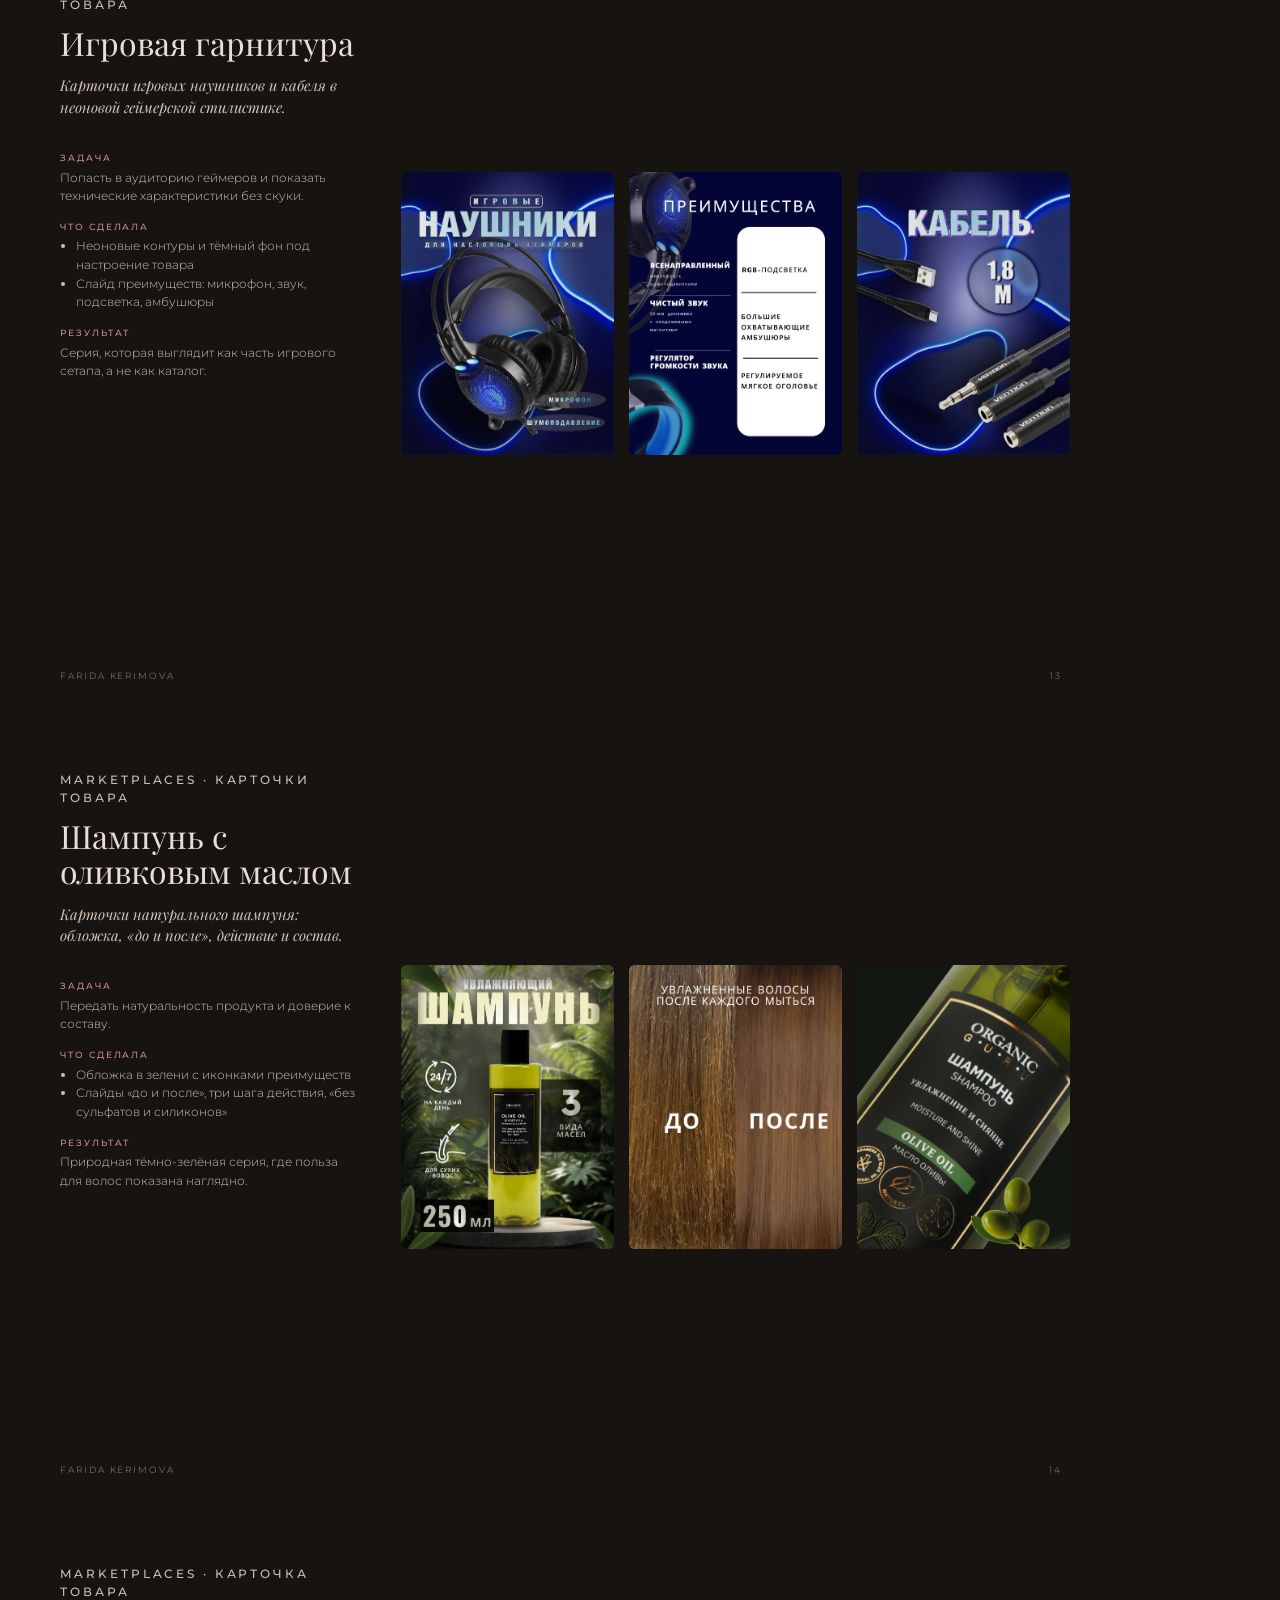
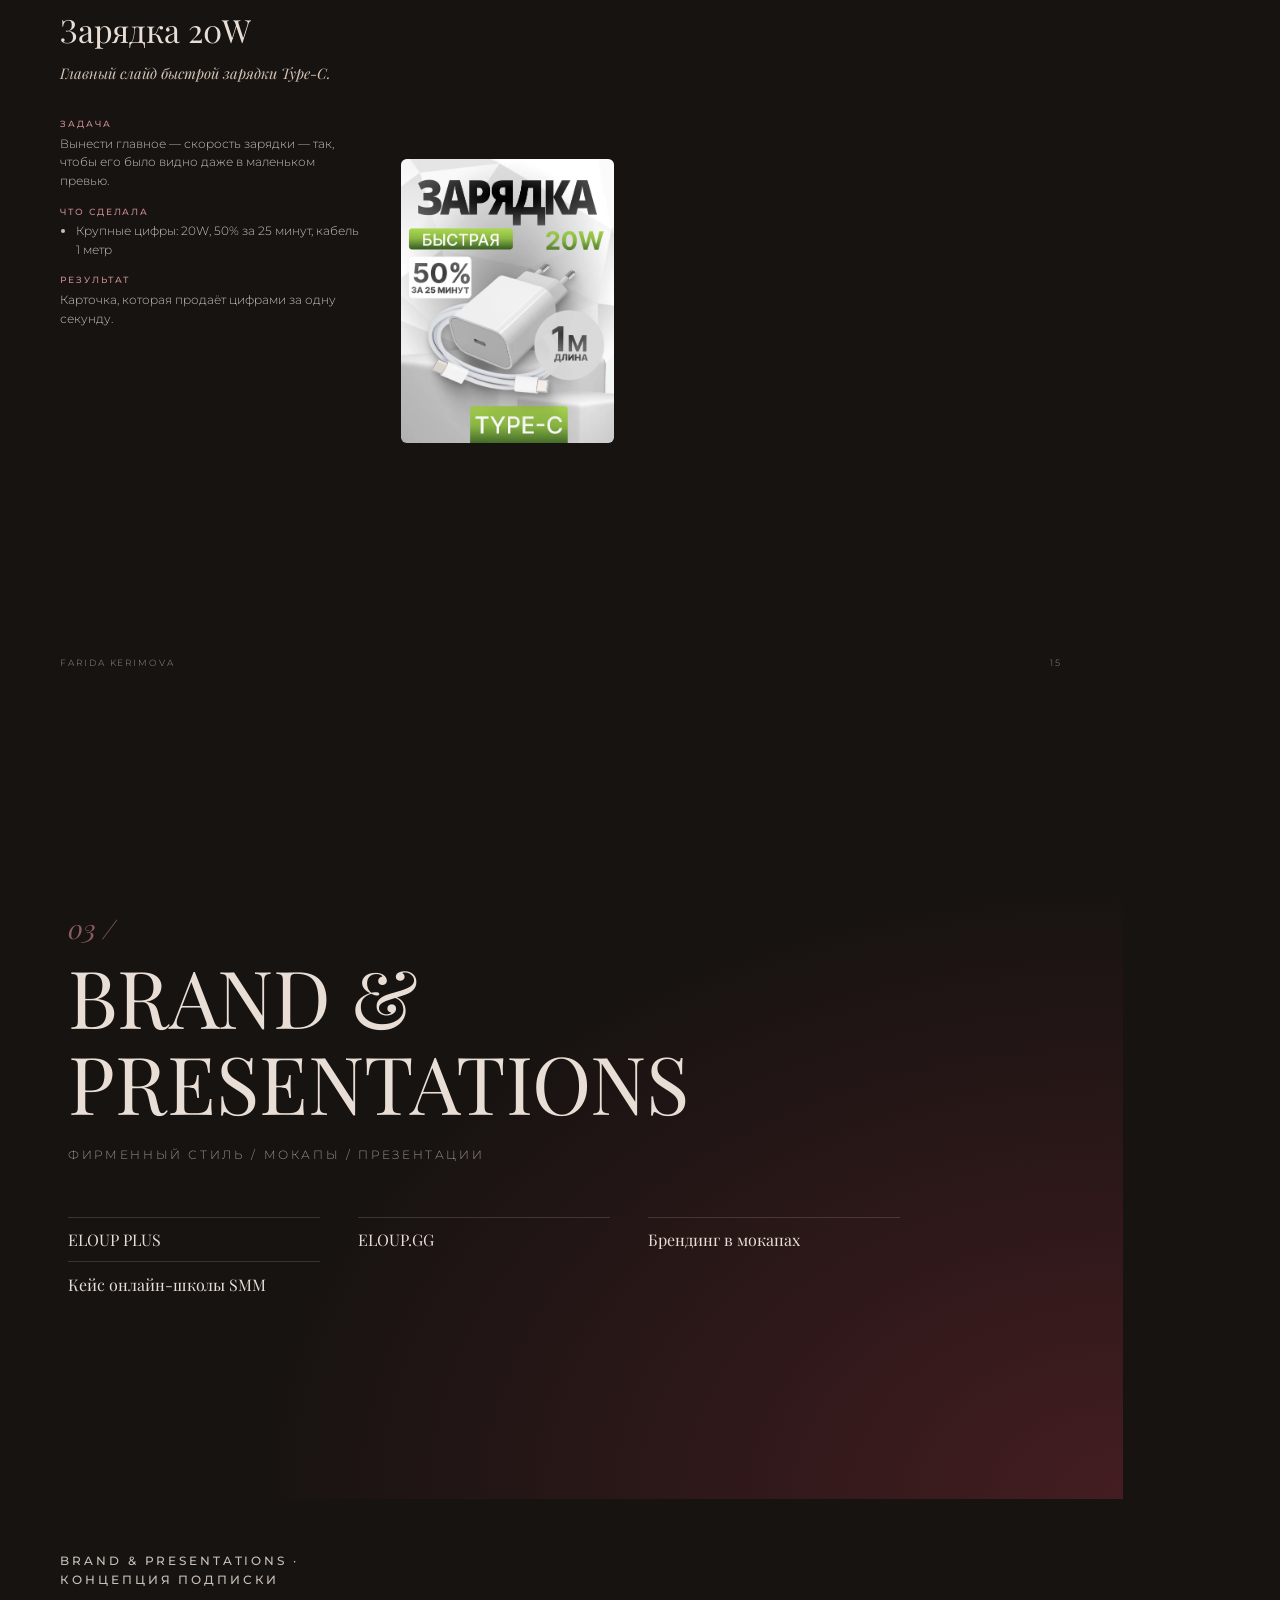
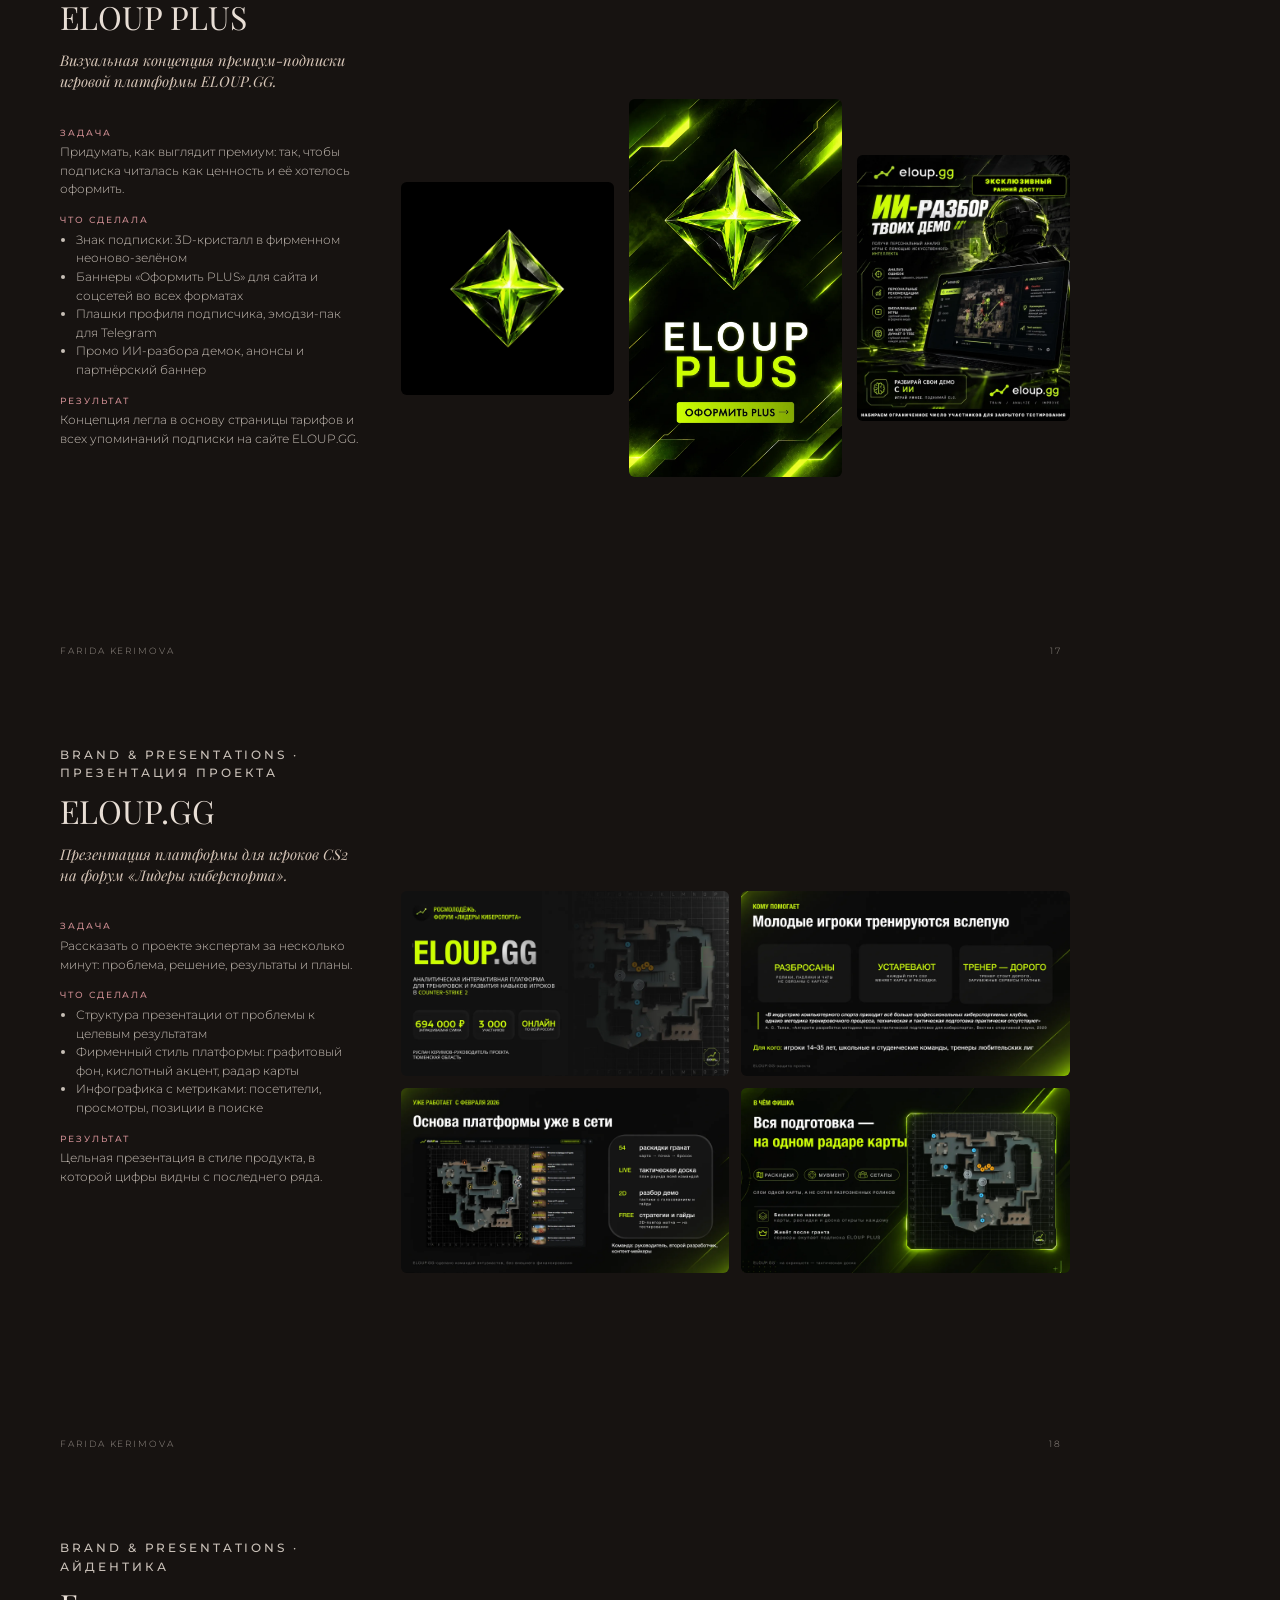
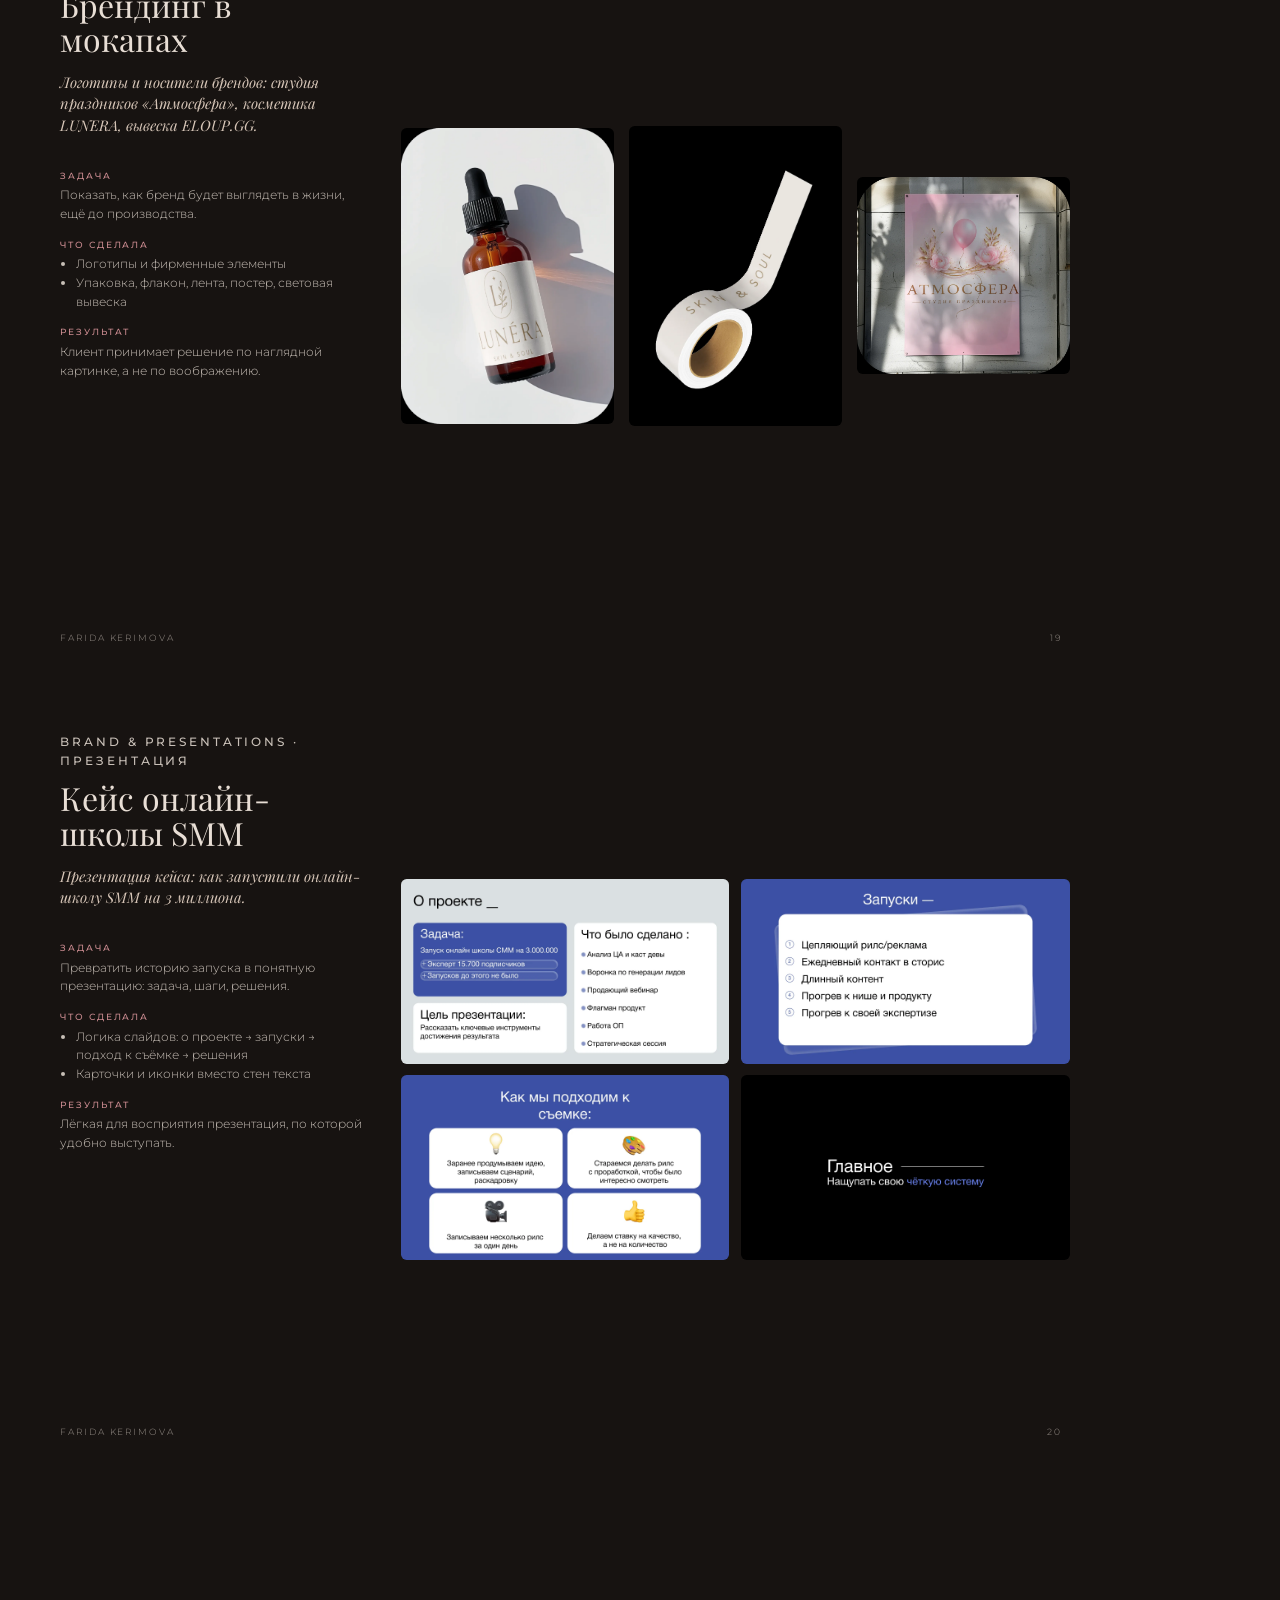
==== commit dfdf9e3a: "Новое фото в «Обо мне», сайты на Taplink вместо Tilda" ====
--- a/pdf.html
+++ b/pdf.html
@@ -84,8 +84,8 @@
       <h2>Думаю не только о&nbsp;том, <em>как</em> это выглядит, но&nbsp;и&nbsp;о&nbsp;том, <em>зачем</em>.</h2>
       <p class="first">Привет! Я Фарида, визуальный и веб-дизайнер. Для меня дизайн — это инструмент: у каждого макета есть задача, и красота должна ей помогать, а не мешать.</p>
       <p>Мой главный проект — визуал игровой платформы <strong>ELOUP.GG</strong>: я придумала концепцию премиум-подписки <strong>ELOUP PLUS</strong>, сделала презентацию проекта, баннеры и графику для соцсетей. Это живой продукт с реальной аудиторией, и мои решения каждый день работают на сайте.</p>
-      <p>Беру задачу целиком: продумаю идею, соберу макет и подготовлю файлы к публикации или печати. Сайты не только рисую, но и собираю на Tilda, так что программист не понадобится.</p>
-      <div class="chips"><span>Соцсети и сторис</span><span>Карточки товаров</span><span>Баннеры и афиши</span><span>Фирменный стиль</span><span>Презентации</span><span>Сайты на Tilda</span><span>Полиграфия и меню</span><span>Вывески и мокапы</span></div>
+      <p>Беру задачу целиком: продумаю идею, соберу макет и подготовлю файлы к публикации или печати. Мини-сайты не только рисую, но и сама собираю на Taplink, так что программист не понадобится.</p>
+      <div class="chips"><span>Соцсети и сторис</span><span>Карточки товаров</span><span>Баннеры и афиши</span><span>Фирменный стиль</span><span>Презентации</span><span>Сайты на Taplink</span><span>Полиграфия и меню</span><span>Вывески и мокапы</span></div>
     </div>
   </section>
 
